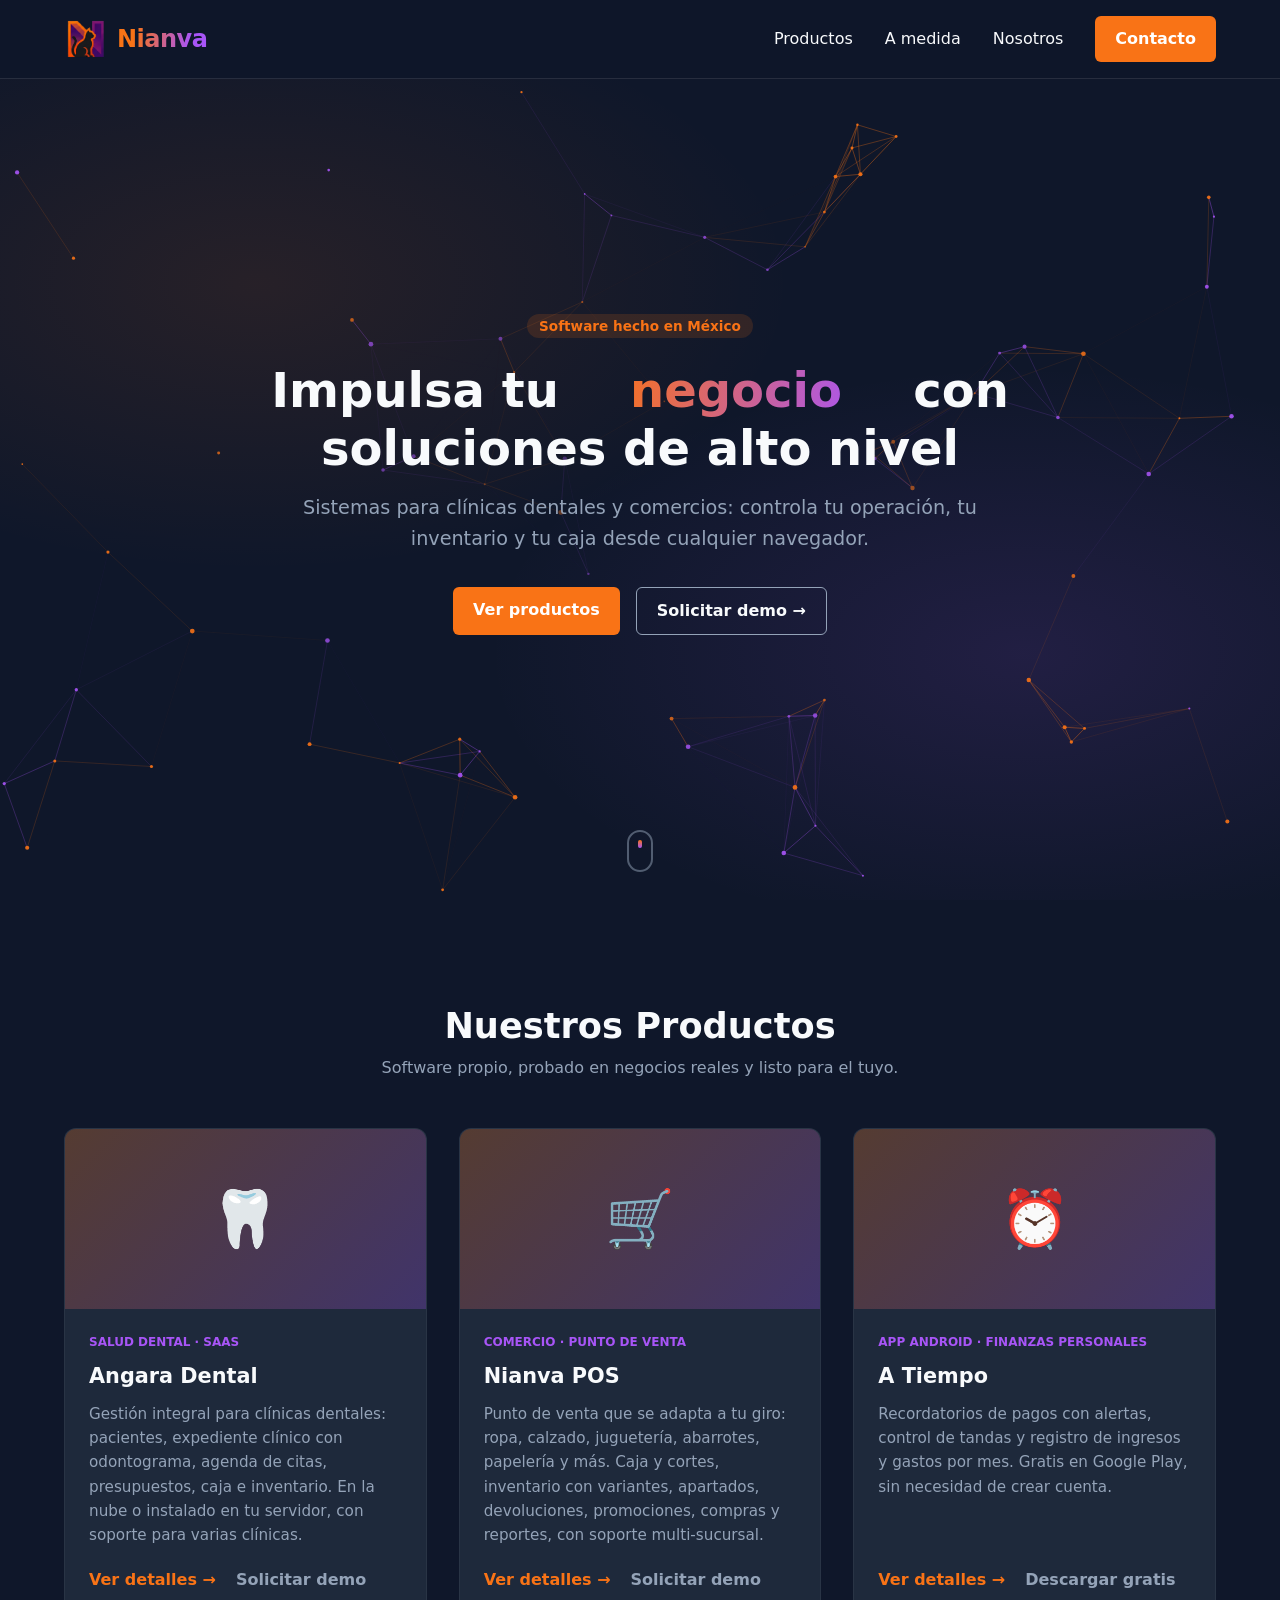
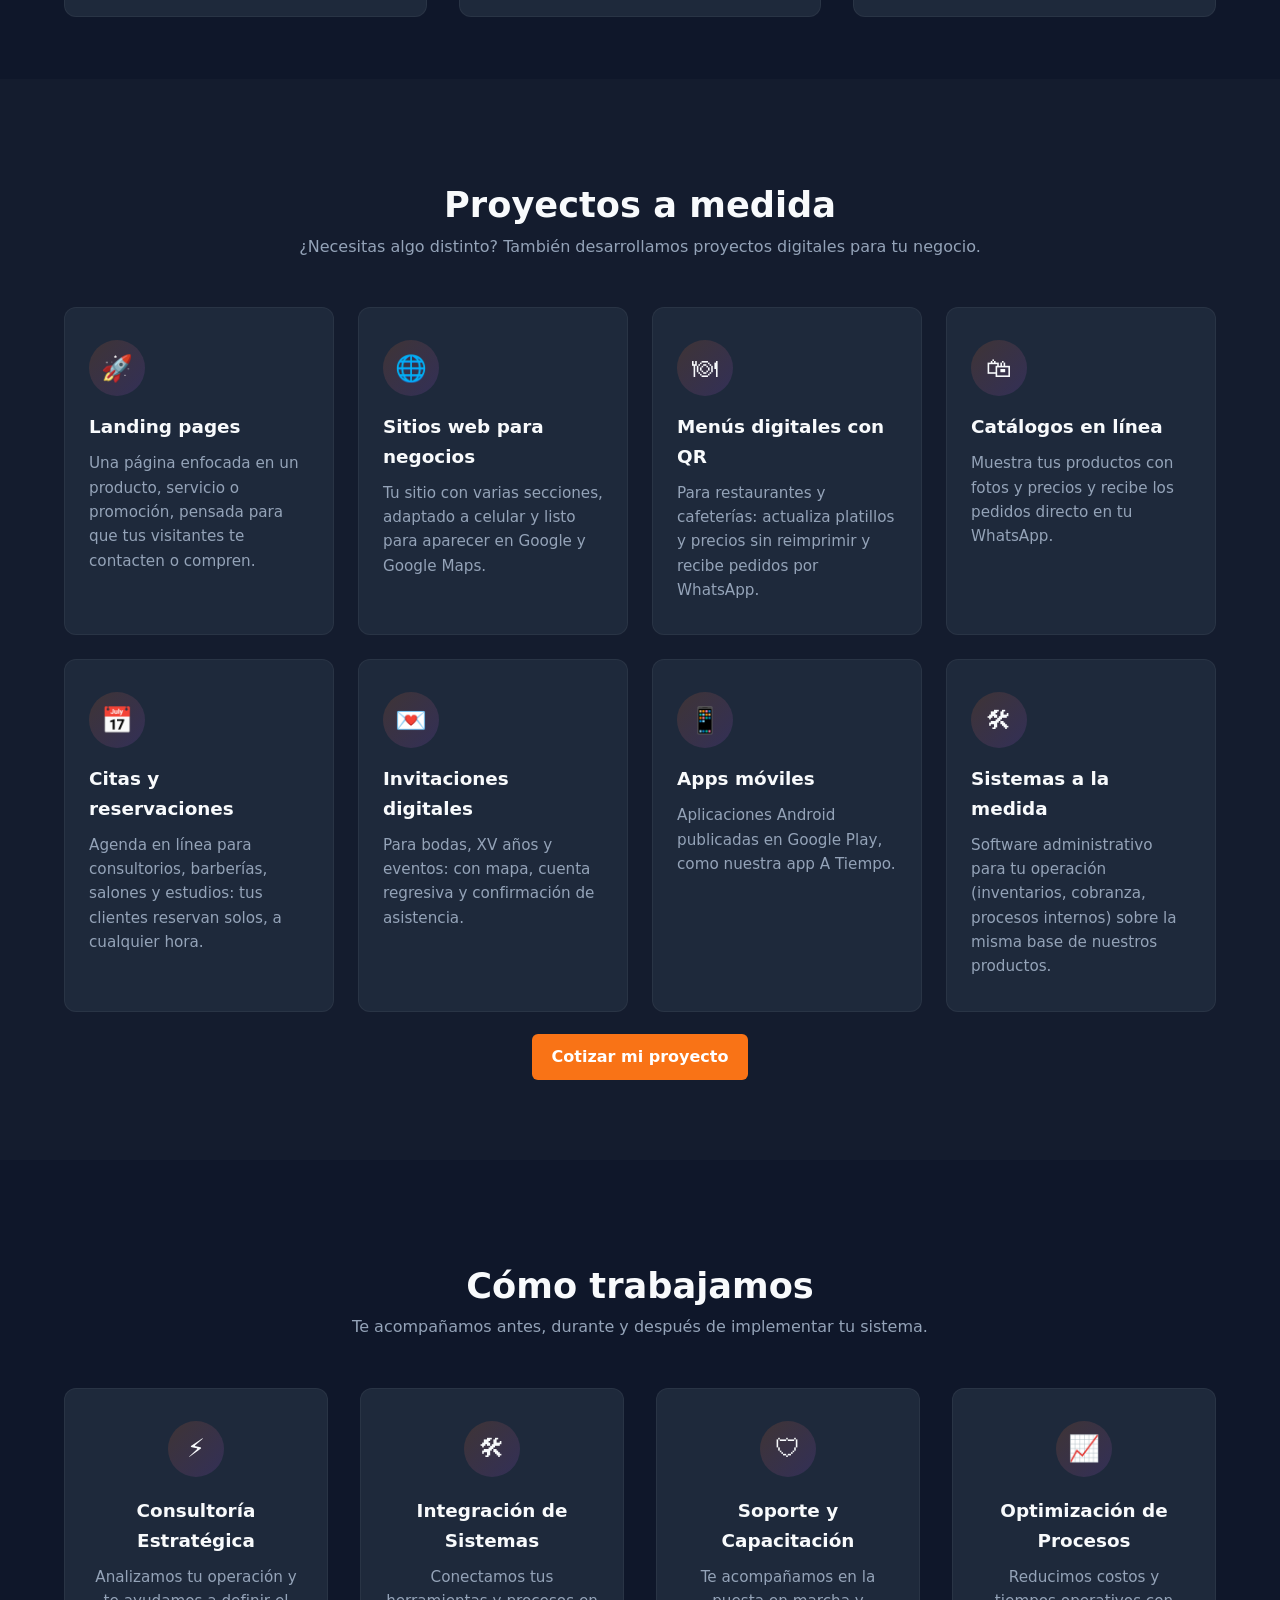
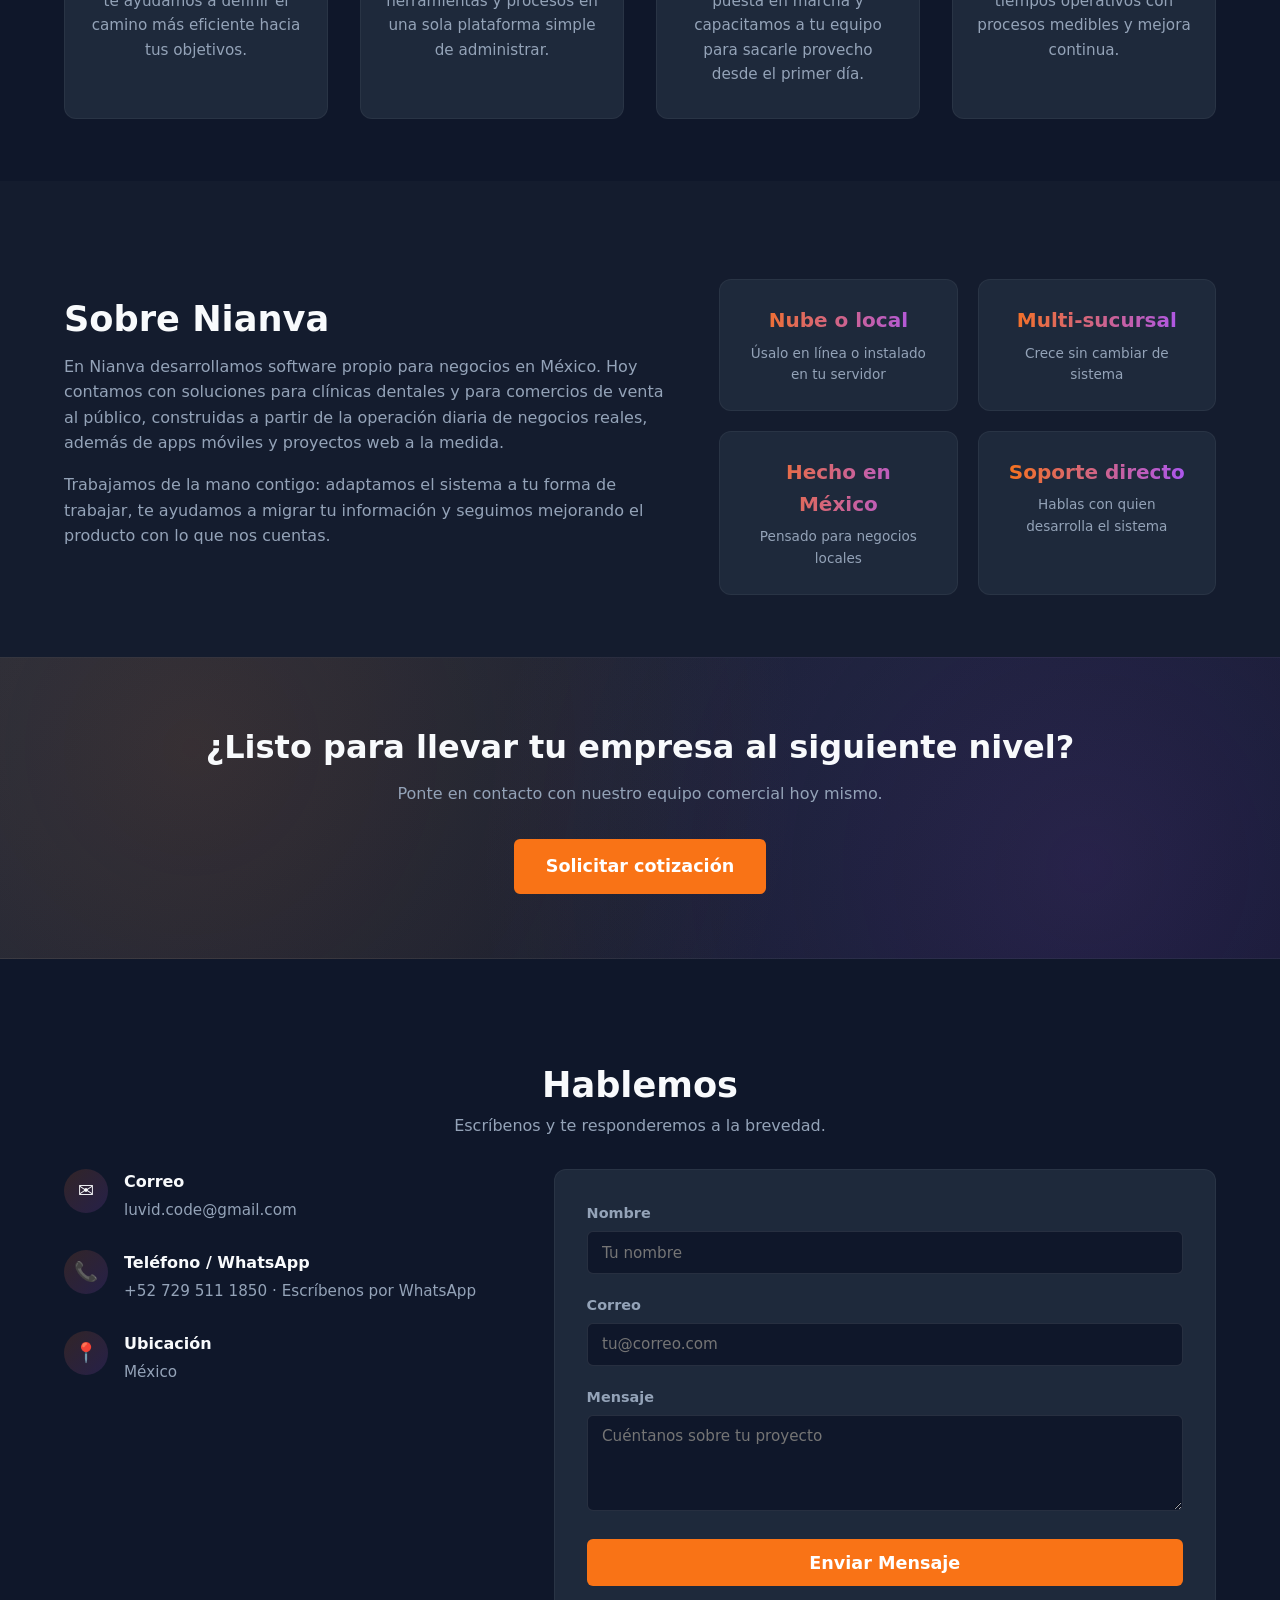
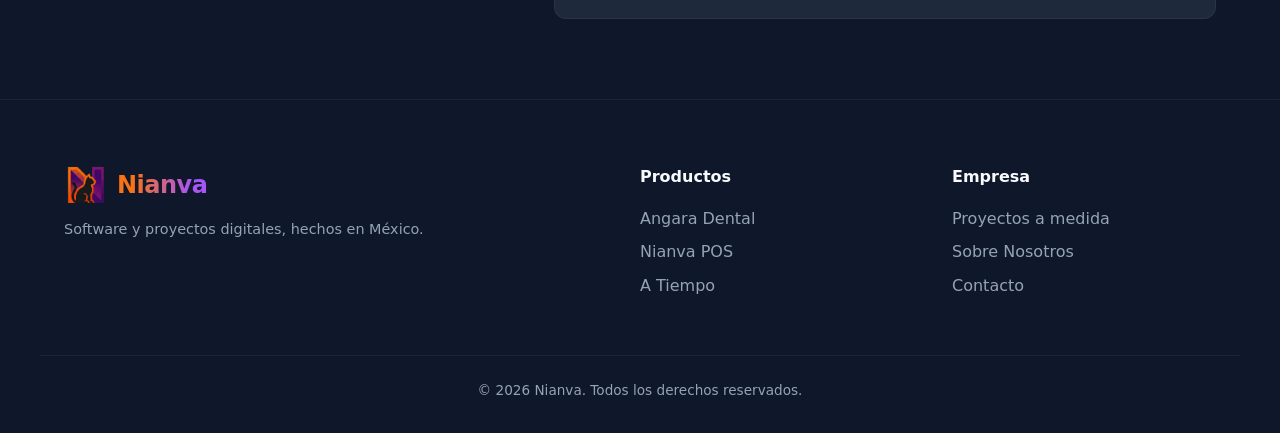
==== public/index.html @ 70925d22 "Formularios con backend propio (Worker + Resend) - Mueve el sitio estático a public/ y agrega wrangl" ====
<!DOCTYPE html>
<html lang="es">
<head>
  <meta charset="UTF-8">
  <meta name="viewport" content="width=device-width, initial-scale=1.0">
  <title>Nianva | Software para clínicas y comercios</title>
  <meta name="description" content="Nianva desarrolla software para negocios en México: Angara Dental para clínicas dentales y Nianva POS, punto de venta adaptable a tu giro.">
  <link rel="icon" href="assets/Logo_N_SF.webp" type="image/webp">
  <link rel="stylesheet" href="styles.css">
  <!-- Marca que hay JS antes del primer pintado, para que las animaciones de aparición no parpadeen -->
  <script>document.documentElement.classList.add('js');</script>
</head>
<body>

  <!-- Navegación estilo Cloudflare/Adobe -->
  <header class="navbar">
    <div class="container nav-container">
      <a href="#" class="brand" aria-label="Nianva, ir al inicio">
        <img src="assets/Logo_N_SF.webp" alt="" class="brand-logo">
        <span class="brand-name">Nianva</span>
      </a>

      <button class="nav-toggle" id="navToggle" aria-label="Abrir menú" aria-expanded="false" aria-controls="navLinks">
        <span></span><span></span><span></span>
      </button>

      <nav>
        <ul class="nav-links" id="navLinks">
          <li><a href="#productos">Productos</a></li>
          <li><a href="#a-medida">A medida</a></li>
          <li><a href="#nosotros">Nosotros</a></li>
          <li><a href="#contacto" class="btn btn-primary">Contacto</a></li>
        </ul>
      </nav>
    </div>
  </header>

  <!-- Hero Section estilo Cloudflare/Adobe -->
  <section class="hero">
    <!-- Fondo animado: red de partículas con los colores del logo (se dibuja desde script.js) -->
    <div class="hero-bg" aria-hidden="true">
      <canvas id="heroCanvas"></canvas>
    </div>

    <div class="container hero-content">
      <span class="badge reveal-load">Software hecho en México</span>
      <h1 class="reveal-load" aria-label="Impulsa tu negocio con soluciones de alto nivel">
        Impulsa tu <span class="rotator" data-words="negocio,clínica,tienda,restaurante,proyecto">negocio</span>
        con soluciones de alto nivel
      </h1>
      <p class="reveal-load">Sistemas para clínicas dentales y comercios: controla tu operación, tu inventario y tu caja
        desde cualquier navegador.</p>
      <div class="hero-actions reveal-load">
        <a href="#productos" class="btn btn-primary">Ver productos</a>
        <a href="#contacto" class="btn btn-secondary" data-cotizar data-titulo="Solicitar demo">Solicitar demo &rarr;</a>
      </div>
    </div>

    <a href="#productos" class="scroll-hint" aria-label="Ir a productos">
      <span></span>
    </a>
  </section>

  <!-- Catálogo de Productos estilo Adobe/Midu.dev Grid -->
  <section id="productos" class="products-section">
    <div class="container">
      <div class="section-title reveal">
        <h2>Nuestros Productos</h2>
        <p>Software propio, probado en negocios reales y listo para el tuyo.</p>
      </div>

      <div class="grid-products">
        <!-- Angara Dental: reemplaza .card-visual por <img> cuando tengas capturas reales -->
        <article class="card reveal">
          <div class="card-image card-visual" aria-hidden="true">&#129463;</div>
          <div class="card-body">
            <span class="card-tag">Salud dental &middot; SaaS</span>
            <h3>Angara Dental</h3>
            <p>Gestión integral para clínicas dentales: pacientes, expediente clínico con odontograma,
              agenda de citas, presupuestos, caja e inventario. En la nube o instalado en tu servidor,
              con soporte para varias clínicas.</p>
            <div class="card-actions">
              <a href="productos/angara-dental.html" class="card-link">Ver detalles &rarr;</a>
              <a href="#contacto" class="card-link-muted" data-cotizar="Angara Dental" data-titulo="Solicitar demo de Angara Dental">Solicitar demo</a>
            </div>
          </div>
        </article>

        <!-- Nianva POS -->
        <article class="card reveal">
          <div class="card-image card-visual" aria-hidden="true">&#128722;</div>
          <div class="card-body">
            <span class="card-tag">Comercio &middot; Punto de venta</span>
            <h3>Nianva POS</h3>
            <p>Punto de venta que se adapta a tu giro: ropa, calzado, juguetería, abarrotes, papelería
              y más. Caja y cortes, inventario con variantes, apartados, devoluciones, promociones,
              compras y reportes, con soporte multi-sucursal.</p>
            <div class="card-actions">
              <a href="productos/nianva-pos.html" class="card-link">Ver detalles &rarr;</a>
              <a href="#contacto" class="card-link-muted" data-cotizar="Nianva POS" data-titulo="Solicitar demo de Nianva POS">Solicitar demo</a>
            </div>
          </div>
        </article>

        <!-- A Tiempo -->
        <article class="card reveal">
          <div class="card-image card-visual" aria-hidden="true">&#9200;</div>
          <div class="card-body">
            <span class="card-tag">App Android &middot; Finanzas personales</span>
            <h3>A Tiempo</h3>
            <p>Recordatorios de pagos con alertas, control de tandas y registro de ingresos y gastos
              por mes. Gratis en Google Play, sin necesidad de crear cuenta.</p>
            <div class="card-actions">
              <a href="productos/a-tiempo.html" class="card-link">Ver detalles &rarr;</a>
              <a href="https://play.google.com/store/apps/details?id=com.luvidcode.atiempo" class="card-link-muted" target="_blank" rel="noopener">Descargar gratis</a>
            </div>
          </div>
        </article>
      </div>
    </div>
  </section>

  <!-- Proyectos a medida -->
  <section id="a-medida" class="solutions-section">
    <div class="container">
      <div class="section-title reveal">
        <h2>Proyectos a medida</h2>
        <p>¿Necesitas algo distinto? También desarrollamos proyectos digitales para tu negocio.</p>
      </div>

      <div class="grid-modules grid-services">
        <article class="solution-card module-card reveal">
          <div class="solution-icon">&#128640;</div>
          <h3>Landing pages</h3>
          <p>Una página enfocada en un producto, servicio o promoción, pensada para que tus visitantes te contacten o compren.</p>
        </article>

        <article class="solution-card module-card reveal">
          <div class="solution-icon">&#127760;</div>
          <h3>Sitios web para negocios</h3>
          <p>Tu sitio con varias secciones, adaptado a celular y listo para aparecer en Google y Google Maps.</p>
        </article>

        <article class="solution-card module-card reveal">
          <div class="solution-icon">&#127869;</div>
          <h3>Menús digitales con QR</h3>
          <p>Para restaurantes y cafeterías: actualiza platillos y precios sin reimprimir y recibe pedidos por WhatsApp.</p>
        </article>

        <article class="solution-card module-card reveal">
          <div class="solution-icon">&#128717;</div>
          <h3>Catálogos en línea</h3>
          <p>Muestra tus productos con fotos y precios y recibe los pedidos directo en tu WhatsApp.</p>
        </article>

        <article class="solution-card module-card reveal">
          <div class="solution-icon">&#128197;</div>
          <h3>Citas y reservaciones</h3>
          <p>Agenda en línea para consultorios, barberías, salones y estudios: tus clientes reservan solos, a cualquier hora.</p>
        </article>

        <article class="solution-card module-card reveal">
          <div class="solution-icon">&#128140;</div>
          <h3>Invitaciones digitales</h3>
          <p>Para bodas, XV años y eventos: con mapa, cuenta regresiva y confirmación de asistencia.</p>
        </article>

        <article class="solution-card module-card reveal">
          <div class="solution-icon">&#128241;</div>
          <h3>Apps móviles</h3>
          <p>Aplicaciones Android publicadas en Google Play, como nuestra app A Tiempo.</p>
        </article>

        <article class="solution-card module-card reveal">
          <div class="solution-icon">&#128736;</div>
          <h3>Sistemas a la medida</h3>
          <p>Software administrativo para tu operación (inventarios, cobranza, procesos internos) sobre la misma base de nuestros productos.</p>
        </article>
      </div>

      <div class="section-cta">
        <a href="#contacto" class="btn btn-primary" data-cotizar="Proyecto a medida" data-titulo="Cotizar proyecto a medida">Cotizar mi proyecto</a>
      </div>
    </div>
  </section>

  <!-- Cómo trabajamos -->
  <section id="soluciones" class="about-section">
    <div class="container">
      <div class="section-title reveal">
        <h2>Cómo trabajamos</h2>
        <p>Te acompañamos antes, durante y después de implementar tu sistema.</p>
      </div>

      <div class="grid-solutions">
        <article class="solution-card reveal">
          <div class="solution-icon">&#9889;</div>
          <h3>Consultoría Estratégica</h3>
          <p>Analizamos tu operación y te ayudamos a definir el camino más eficiente hacia tus objetivos.</p>
        </article>

        <article class="solution-card reveal">
          <div class="solution-icon">&#128736;</div>
          <h3>Integración de Sistemas</h3>
          <p>Conectamos tus herramientas y procesos en una sola plataforma simple de administrar.</p>
        </article>

        <article class="solution-card reveal">
          <div class="solution-icon">&#128737;</div>
          <h3>Soporte y Capacitación</h3>
          <p>Te acompañamos en la puesta en marcha y capacitamos a tu equipo para sacarle provecho desde el primer día.</p>
        </article>

        <article class="solution-card reveal">
          <div class="solution-icon">&#128200;</div>
          <h3>Optimización de Procesos</h3>
          <p>Reducimos costos y tiempos operativos con procesos medibles y mejora continua.</p>
        </article>
      </div>
    </div>
  </section>

  <!-- Nosotros estilo Adobe (texto + estadísticas) -->
  <section id="nosotros" class="about-section alt-bg">
    <div class="container about-grid">
      <div class="about-text">
        <div class="section-title about-title reveal">
          <h2>Sobre Nianva</h2>
        </div>
        <p>
          En Nianva desarrollamos software propio para negocios en México. Hoy contamos con
          soluciones para clínicas dentales y para comercios de venta al público, construidas a
          partir de la operación diaria de negocios reales, además de apps móviles y proyectos
          web a la medida.
        </p>
        <p>
          Trabajamos de la mano contigo: adaptamos el sistema a tu forma de trabajar, te ayudamos
          a migrar tu información y seguimos mejorando el producto con lo que nos cuentas.
        </p>
      </div>

      <div class="about-stats">
        <div class="stat-card reveal">
          <span class="stat-number">Nube o local</span>
          <span class="stat-label">Úsalo en línea o instalado en tu servidor</span>
        </div>
        <div class="stat-card reveal">
          <span class="stat-number">Multi-sucursal</span>
          <span class="stat-label">Crece sin cambiar de sistema</span>
        </div>
        <div class="stat-card reveal">
          <span class="stat-number">Hecho en México</span>
          <span class="stat-label">Pensado para negocios locales</span>
        </div>
        <div class="stat-card reveal">
          <span class="stat-number">Soporte directo</span>
          <span class="stat-label">Hablas con quien desarrolla el sistema</span>
        </div>
      </div>
    </div>
  </section>

  <!-- Banner CTA estilo Cloudflare -->
  <section class="cta-banner">
    <div class="container cta-content">
      <h2>¿Listo para llevar tu empresa al siguiente nivel?</h2>
      <p>Ponte en contacto con nuestro equipo comercial hoy mismo.</p>
      <a href="#contacto" class="btn btn-primary btn-large" data-cotizar>Solicitar cotización</a>
    </div>
  </section>

  <!-- Contacto -->
  <section id="contacto" class="contact-section">
    <div class="container">
      <div class="section-title reveal">
        <h2>Hablemos</h2>
        <p>Escríbenos y te responderemos a la brevedad.</p>
      </div>

      <div class="contact-grid">
        <div class="contact-info">
          <div class="contact-item">
            <span class="contact-icon">&#9993;</span>
            <div>
              <h4>Correo</h4>
              <p><a href="mailto:luvid.code@gmail.com">luvid.code@gmail.com</a></p>
            </div>
          </div>
          <div class="contact-item">
            <span class="contact-icon">&#128222;</span>
            <div>
              <h4>Teléfono / WhatsApp</h4>
              <p>
                <a href="tel:+527295111850">+52 729 511 1850</a> &middot;
                <a href="https://wa.me/527295111850" target="_blank" rel="noopener">Escríbenos por WhatsApp</a>
              </p>
            </div>
          </div>
          <div class="contact-item">
            <span class="contact-icon">&#128205;</span>
            <div>
              <h4>Ubicación</h4>
              <p>México</p>
            </div>
          </div>
        </div>

        <form class="contact-form" id="contactForm" data-origen="contacto" novalidate>
          <div class="form-group">
            <label for="name">Nombre</label>
            <input type="text" id="name" name="nombre" placeholder="Tu nombre" autocomplete="name" maxlength="100" required>
          </div>
          <div class="form-group">
            <label for="email">Correo</label>
            <input type="email" id="email" name="correo" placeholder="tu@correo.com" autocomplete="email" maxlength="200" required>
          </div>
          <div class="form-group">
            <label for="message">Mensaje</label>
            <textarea id="message" name="mensaje" rows="4" placeholder="Cuéntanos sobre tu proyecto" maxlength="3000" required></textarea>
          </div>
          <div class="form-trampa" aria-hidden="true">
            <label for="website">No llenar este campo</label>
            <input type="text" id="website" name="website" tabindex="-1" autocomplete="off">
          </div>
          <button type="submit" class="btn btn-primary btn-large form-submit">Enviar Mensaje</button>
          <p class="form-success" id="formSuccess" role="status">¡Gracias! Tu mensaje fue recibido, te contactaremos pronto.</p>
          <p class="form-error" role="alert" hidden></p>
        </form>
      </div>
    </div>
  </section>

  <!-- Footer estilo Adobe -->
  <footer class="footer">
    <div class="container footer-grid">
      <div class="footer-col">
        <a href="#" class="brand" aria-label="Nianva, ir al inicio">
          <img src="assets/Logo_N_SF.webp" alt="" class="brand-logo">
          <span class="brand-name">Nianva</span>
        </a>
        <p>Software y proyectos digitales, hechos en México.</p>
      </div>
      <div class="footer-col">
        <h4>Productos</h4>
        <ul>
          <li><a href="productos/angara-dental.html">Angara Dental</a></li>
          <li><a href="productos/nianva-pos.html">Nianva POS</a></li>
          <li><a href="productos/a-tiempo.html">A Tiempo</a></li>
        </ul>
      </div>
      <div class="footer-col">
        <h4>Empresa</h4>
        <ul>
          <li><a href="#a-medida">Proyectos a medida</a></li>
          <li><a href="#nosotros">Sobre Nosotros</a></li>
          <li><a href="#contacto">Contacto</a></li>
        </ul>
      </div>
    </div>
    <div class="container footer-bottom">
      <p>&copy; <span id="anio"></span> Nianva. Todos los derechos reservados.</p>
    </div>
  </footer>

  <script src="script.js"></script>
</body>
</html>
---- public/styles.css ----
/* ==========================================================================
   VARIABLES DE ESTILO (Modifica aquí colores, fuentes y radios)
   ========================================================================== */
:root {
  --bg-primary: #0f172a;       /* Fondo oscuro estilo Midu.dev */
  --bg-card: #1e293b;          /* Fondo tarjetas */
  --text-main: #f8fafc;        /* Texto principal */
  --text-muted: #94a3b8;       /* Texto secundario */

  --accent-color: #f97316;     /* Naranja: tomado del trazo izquierdo del logo */
  --accent-hover: #ea580c;
  --brand-purple: #a855f7;     /* Morado: tomado del trazo derecho del logo */
  --brand-purple-dark: #7c3aed;

  --font-family: system-ui, -apple-system, BlinkMacSystemFont, 'Segoe UI', Roboto, sans-serif;
  --radius-sm: 6px;
  --radius-lg: 12px;
  --transition: all 0.25s ease-in-out;
}

/* ==========================================================================
   ESTILOS GENERALES
   ========================================================================== */
* {
  margin: 0;
  padding: 0;
  box-sizing: border-box;
}

html {
  scroll-behavior: smooth;
}

body {
  font-family: var(--font-family);
  background-color: var(--bg-primary);
  color: var(--text-main);
  line-height: 1.6;
}

/* Evita que el navbar sticky tape el título al navegar por anclas */
section[id] {
  scroll-margin-top: 80px;
}

.container {
  max-width: 1200px;
  margin: 0 auto;
  padding: 0 1.5rem;
}

a {
  color: inherit;
  text-decoration: none;
}

/* Foco visible para navegación con teclado */
a:focus-visible,
button:focus-visible,
summary:focus-visible {
  outline: 2px solid var(--brand-purple);
  outline-offset: 3px;
  border-radius: var(--radius-sm);
}

img {
  max-width: 100%;
}

/* Botones estilo Cloudflare/Adobe */
.btn {
  display: inline-block;
  padding: 0.65rem 1.25rem;
  font-weight: 600;
  border-radius: var(--radius-sm);
  transition: var(--transition);
  cursor: pointer;
  border: none;
  font-family: inherit;
  font-size: 1rem;
}

.btn-primary {
  background-color: var(--accent-color);
  color: #fff;
}

.btn-primary:hover {
  background-color: var(--accent-hover);
}

.btn-secondary {
  background-color: transparent;
  color: var(--text-main);
  border: 1px solid var(--text-muted);
}

.btn-secondary:hover {
  border-color: var(--text-main);
  background-color: rgba(255, 255, 255, 0.05);
}

.btn-large {
  padding: 0.85rem 2rem;
  font-size: 1.1rem;
}

.btn:disabled {
  opacity: 0.6;
  cursor: not-allowed;
}

/* ==========================================================================
   NAVBAR
   ========================================================================== */
.navbar {
  border-bottom: 1px solid rgba(255, 255, 255, 0.1);
  padding: 1rem 0;
  position: sticky;
  top: 0;
  background-color: rgba(15, 23, 42, 0.9);
  backdrop-filter: blur(8px);
  z-index: 100;
}

.nav-container {
  display: flex;
  justify-content: space-between;
  align-items: center;
}

/* Marca: logo + nombre en armonía con los colores del isotipo (naranja > morado) */
.brand {
  display: flex;
  align-items: center;
  gap: 0.6rem;
}

.brand-logo {
  height: 42px;
  width: auto;
  display: block;
}

.brand-name {
  font-size: 1.5rem;
  font-weight: 800;
  letter-spacing: -0.02em;
  background: linear-gradient(100deg, var(--accent-color) 20%, var(--brand-purple) 80%);
  -webkit-background-clip: text;
  background-clip: text;
  -webkit-text-fill-color: transparent;
}

.nav-links {
  display: flex;
  list-style: none;
  align-items: center;
  gap: 2rem;
}

.nav-links a:hover {
  color: var(--accent-color);
}

/* Botón hamburguesa (solo visible en móvil) */
.nav-toggle {
  display: none;
  flex-direction: column;
  justify-content: center;
  gap: 5px;
  width: 32px;
  height: 32px;
  background: transparent;
  border: none;
  cursor: pointer;
  padding: 0;
}

.nav-toggle span {
  display: block;
  height: 2px;
  width: 100%;
  background-color: var(--text-main);
  border-radius: 2px;
  transition: var(--transition);
}

.nav-toggle[aria-expanded="true"] span:nth-child(1) {
  transform: translateY(7px) rotate(45deg);
}

.nav-toggle[aria-expanded="true"] span:nth-child(2) {
  opacity: 0;
}

.nav-toggle[aria-expanded="true"] span:nth-child(3) {
  transform: translateY(-7px) rotate(-45deg);
}

/* ==========================================================================
   HERO SECTION
   ========================================================================== */
.hero {
  padding: 4rem 0 6rem;
  text-align: center;
}

.hero-content {
  max-width: 800px;
}

.badge {
  background-color: rgba(249, 115, 22, 0.15);
  color: var(--accent-color);
  padding: 0.25rem 0.75rem;
  border-radius: 20px;
  font-size: 0.85rem;
  font-weight: 600;
}

.hero h1 {
  font-size: 3rem;
  margin: 1.5rem 0 1rem;
  line-height: 1.2;
}

.hero p {
  color: var(--text-muted);
  font-size: 1.2rem;
  margin-bottom: 2rem;
}

.hero-actions {
  display: flex;
  flex-wrap: wrap;
  justify-content: center;
  gap: 1rem;
}

/* ==========================================================================
   HERO ANIMADO (aurora + cuadrícula + palabra rotativa)
   ========================================================================== */
/* El hero ocupa el alto de la pantalla menos el navbar, para que la atención no se reparta
   con la siguiente sección. --nav-h coincide con la altura real del navbar (logo + padding + borde). */
:root {
  --nav-h: 75px;
}

.hero {
  position: relative;
  overflow: hidden;
  isolation: isolate;
  min-height: calc(100vh - var(--nav-h));
  min-height: calc(100svh - var(--nav-h));
  display: flex;
  align-items: center;
  /* Halo de marca muy suave debajo de las partículas */
  background:
    radial-gradient(ellipse 60% 50% at 20% 25%, rgba(249, 115, 22, 0.10), transparent 70%),
    radial-gradient(ellipse 60% 50% at 80% 70%, rgba(168, 85, 247, 0.12), transparent 70%);
}

.hero-content {
  position: relative;
  z-index: 1;
  width: 100%;
}

.hero-bg {
  position: absolute;
  inset: 0;
  z-index: 0;
}

.hero-bg canvas {
  display: block;
  width: 100%;
  height: 100%;
  /* Las partículas se atenúan detrás del texto para no restarle legibilidad */
  -webkit-mask-image: radial-gradient(ellipse 42% 38% at 50% 48%, rgba(0, 0, 0, 0.25), #000 100%);
  mask-image: radial-gradient(ellipse 42% 38% at 50% 48%, rgba(0, 0, 0, 0.25), #000 100%);
}

/* Indicador para bajar a la siguiente sección */
.scroll-hint {
  position: absolute;
  left: 50%;
  bottom: 1.75rem;
  z-index: 1;
  width: 26px;
  height: 42px;
  margin-left: -13px;
  border: 2px solid rgba(148, 163, 184, 0.5);
  border-radius: 14px;
  transition: var(--transition);
}

.scroll-hint span {
  position: absolute;
  top: 8px;
  left: 50%;
  width: 4px;
  height: 8px;
  margin-left: -2px;
  border-radius: 2px;
  background: linear-gradient(var(--accent-color), var(--brand-purple));
  animation: scroll-dot 1.8s ease-in-out infinite;
}

.scroll-hint:hover {
  border-color: var(--text-main);
}

@keyframes scroll-dot {
  0%   { opacity: 0; transform: translateY(0); }
  30%  { opacity: 1; }
  100% { opacity: 0; transform: translateY(14px); }
}

/* Palabra rotativa del título (el ancho fijo lo calcula script.js con la palabra más larga) */
.rotator {
  display: inline-block;
  text-align: center;
  background: linear-gradient(100deg, var(--accent-color) 10%, var(--brand-purple) 90%);
  -webkit-background-clip: text;
  background-clip: text;
  -webkit-text-fill-color: transparent;
  transition: opacity 0.35s ease, transform 0.35s ease;
}

.rotator.is-out {
  opacity: 0;
  transform: translateY(-0.35em);
}

.rotator.is-in {
  opacity: 0;
  transform: translateY(0.35em);
  transition: none;
}

/* Entrada escalonada del hero al cargar */
.reveal-load {
  animation: fade-up 0.7s ease-out both;
}

.hero-content .reveal-load:nth-child(2) { animation-delay: 0.1s; }
.hero-content .reveal-load:nth-child(3) { animation-delay: 0.2s; }
.hero-content .reveal-load:nth-child(4) { animation-delay: 0.3s; }

@keyframes fade-up {
  from { opacity: 0; translate: 0 18px; }
  to   { opacity: 1; translate: none; }
}

/* Aparición al hacer scroll: solo se oculta si hay JS (clase .js en <html>).
   Usa la propiedad translate para no pisar el transform del hover de las tarjetas. */
.js .reveal {
  opacity: 0;
  translate: 0 18px;
  transition: opacity 0.6s ease, translate 0.6s ease,
              transform 0.25s ease-in-out, border-color 0.25s ease-in-out, box-shadow 0.25s ease-in-out;
}

.js .reveal.is-visible {
  opacity: 1;
  translate: none;
}

/* ==========================================================================
   PRODUCT GRID (Midu.dev / Adobe Cards)
   ========================================================================== */
.products-section {
  padding: 5rem 0;
}

.section-title {
  text-align: center;
  margin-bottom: 3rem;
}

.section-title h2 {
  font-size: 2.2rem;
}

.section-title p {
  color: var(--text-muted);
}

.grid-products {
  display: grid;
  grid-template-columns: repeat(auto-fit, minmax(min(300px, 100%), 1fr));
  gap: 2rem;
}

.card {
  display: flex;
  flex-direction: column;
}

.card-body {
  flex: 1;
  display: flex;
  flex-direction: column;
}

/* Las acciones quedan alineadas abajo aunque las descripciones tengan distinto largo */
.card-body .card-actions {
  margin-top: auto;
}

.section-cta {
  text-align: center;
  margin-top: 2.5rem;
}

.alt-bg {
  background-color: rgba(255, 255, 255, 0.02);
}

.card {
  background-color: var(--bg-card);
  border-radius: var(--radius-lg);
  overflow: hidden;
  border: 1px solid rgba(255, 255, 255, 0.05);
  transition: var(--transition);
}

.card:hover {
  transform: translateY(-5px);
  border-color: var(--brand-purple);
  box-shadow: 0 10px 30px rgba(0, 0, 0, 0.5);
}

.card-image {
  height: 180px;
  background-color: #334155;
  display: flex;
  align-items: center;
  justify-content: center;
  color: var(--text-muted);
}

/* Visual de producto con los colores del logo (en lugar de captura) */
.card-visual {
  font-size: 3.5rem;
  background: linear-gradient(135deg, rgba(249, 115, 22, 0.25), rgba(168, 85, 247, 0.25));
}

.card-body {
  padding: 1.5rem;
}

.card-tag {
  font-size: 0.75rem;
  color: var(--brand-purple);
  font-weight: 700;
  text-transform: uppercase;
}

.card-body h3 {
  margin: 0.5rem 0;
  font-size: 1.3rem;
}

.card-body p {
  color: var(--text-muted);
  font-size: 0.95rem;
  margin-bottom: 1.2rem;
}

.card-link {
  color: var(--accent-color);
  font-weight: 600;
}

.card-actions {
  display: flex;
  flex-wrap: wrap;
  align-items: center;
  gap: 1.25rem;
}

.card-link-muted {
  color: var(--text-muted);
  font-weight: 600;
  transition: var(--transition);
}

.card-link-muted:hover {
  color: var(--text-main);
}

/* ==========================================================================
   SOLUCIONES (grid de servicios con icono)
   ========================================================================== */
.solutions-section {
  padding: 5rem 0;
  background-color: rgba(255, 255, 255, 0.02);
}

.grid-solutions {
  display: grid;
  grid-template-columns: repeat(auto-fit, minmax(min(240px, 100%), 1fr));
  gap: 2rem;
}

.solution-card {
  padding: 2rem 1.5rem;
  background-color: var(--bg-card);
  border-radius: var(--radius-lg);
  border: 1px solid rgba(255, 255, 255, 0.05);
  text-align: center;
  transition: var(--transition);
}

.solution-card:hover {
  border-color: var(--accent-color);
  transform: translateY(-5px);
}

.solution-icon {
  width: 56px;
  height: 56px;
  margin: 0 auto 1.2rem;
  display: flex;
  align-items: center;
  justify-content: center;
  font-size: 1.6rem;
  border-radius: 50%;
  background: linear-gradient(135deg, rgba(249, 115, 22, 0.15), rgba(168, 85, 247, 0.15));
}

.solution-card h3 {
  margin-bottom: 0.6rem;
  font-size: 1.15rem;
}

.solution-card p {
  color: var(--text-muted);
  font-size: 0.95rem;
}

/* ==========================================================================
   NOSOTROS (texto + estadísticas)
   ========================================================================== */
.about-section {
  padding: 5rem 0;
}

.about-grid {
  display: grid;
  grid-template-columns: 1.1fr 0.9fr;
  gap: 3rem;
  align-items: center;
}

.about-title {
  text-align: left;
  margin-bottom: 1.5rem;
}

.about-text p {
  color: var(--text-muted);
  margin-bottom: 1rem;
}

.about-stats {
  display: grid;
  grid-template-columns: 1fr 1fr;
  gap: 1.25rem;
}

.stat-card {
  background-color: var(--bg-card);
  border: 1px solid rgba(255, 255, 255, 0.05);
  border-radius: var(--radius-lg);
  padding: 1.5rem;
  text-align: center;
}

.stat-number {
  display: block;
  font-size: 1.25rem;
  font-weight: 800;
  background: linear-gradient(100deg, var(--accent-color), var(--brand-purple));
  -webkit-background-clip: text;
  background-clip: text;
  -webkit-text-fill-color: transparent;
}

.stat-label {
  display: block;
  color: var(--text-muted);
  font-size: 0.85rem;
  margin-top: 0.4rem;
}

/* ==========================================================================
   CTA BANNER
   ========================================================================== */
.cta-banner {
  background:
    radial-gradient(circle at 15% 30%, rgba(249, 115, 22, 0.12), transparent 55%),
    radial-gradient(circle at 85% 70%, rgba(168, 85, 247, 0.14), transparent 55%),
    linear-gradient(135deg, #1e293b 0%, #0f172a 100%);
  border-top: 1px solid rgba(255, 255, 255, 0.05);
  border-bottom: 1px solid rgba(255, 255, 255, 0.05);
  padding: 4rem 0;
  text-align: center;
}

.cta-content h2 {
  font-size: 2rem;
  margin-bottom: 0.5rem;
}

.cta-content p {
  color: var(--text-muted);
  margin-bottom: 2rem;
}

/* ==========================================================================
   CONTACTO
   ========================================================================== */
.contact-section {
  padding: 5rem 0;
}

.contact-grid {
  display: grid;
  grid-template-columns: 0.8fr 1.2fr;
  gap: 3rem;
}

.contact-info {
  display: flex;
  flex-direction: column;
  gap: 1.75rem;
}

.contact-item {
  display: flex;
  align-items: flex-start;
  gap: 1rem;
}

.contact-icon {
  width: 44px;
  height: 44px;
  flex-shrink: 0;
  display: flex;
  align-items: center;
  justify-content: center;
  font-size: 1.2rem;
  border-radius: 50%;
  background: linear-gradient(135deg, rgba(249, 115, 22, 0.15), rgba(168, 85, 247, 0.15));
}

.contact-item h4 {
  font-size: 1rem;
  margin-bottom: 0.2rem;
}

.contact-item p {
  color: var(--text-muted);
  font-size: 0.95rem;
}

.contact-item a:hover {
  color: var(--accent-color);
}

.contact-form {
  background-color: var(--bg-card);
  border: 1px solid rgba(255, 255, 255, 0.05);
  border-radius: var(--radius-lg);
  padding: 2rem;
}

.form-group {
  margin-bottom: 1.25rem;
}

.form-group label {
  display: block;
  font-size: 0.9rem;
  font-weight: 600;
  margin-bottom: 0.4rem;
  color: var(--text-muted);
}

.form-group input,
.form-group select,
.form-group textarea {
  width: 100%;
  padding: 0.7rem 0.9rem;
  background-color: var(--bg-primary);
  border: 1px solid rgba(255, 255, 255, 0.1);
  border-radius: var(--radius-sm);
  color: var(--text-main);
  font-family: inherit;
  font-size: 0.95rem;
  resize: vertical;
  transition: var(--transition);
}

.form-group input:focus,
.form-group select:focus,
.form-group textarea:focus {
  outline: none;
  border-color: var(--brand-purple);
  box-shadow: 0 0 0 3px rgba(168, 85, 247, 0.25);
}

.form-group .optional {
  font-weight: 400;
  opacity: 0.8;
}

.form-row {
  display: grid;
  grid-template-columns: 1fr 1fr;
  gap: 1rem;
}

.form-submit {
  width: 100%;
}

.form-success {
  display: none;
  margin-top: 1rem;
  color: var(--accent-color);
  font-size: 0.9rem;
  text-align: center;
}

.form-success.visible {
  display: block;
}

.form-error {
  margin-top: 1rem;
  padding: 0.75rem 1rem;
  border: 1px solid rgba(248, 113, 113, 0.35);
  border-radius: var(--radius-sm);
  background-color: rgba(248, 113, 113, 0.1);
  color: #fca5a5;
  font-size: 0.9rem;
  text-align: center;
}

.form-error a {
  color: var(--text-main);
  font-weight: 600;
  text-decoration: underline;
}

/* Campo trampa anti-spam: invisible para personas, los bots lo llenan */
.form-trampa {
  position: absolute;
  left: -10000px;
  width: 1px;
  height: 1px;
  overflow: hidden;
}

/* ==========================================================================
   FOOTER
   ========================================================================== */
.footer {
  padding: 4rem 0 2rem;
  border-top: 1px solid rgba(255, 255, 255, 0.05);
}

.footer-grid {
  display: grid;
  grid-template-columns: 2fr 1fr 1fr;
  gap: 3rem;
  margin-bottom: 3rem;
}

.footer-col .brand {
  margin-bottom: 0.75rem;
}

.footer-col p {
  color: var(--text-muted);
  font-size: 0.9rem;
}

.footer-col h4 {
  margin-bottom: 1rem;
}

.footer-col ul {
  list-style: none;
}

.footer-col li {
  margin-bottom: 0.5rem;
}

.footer-col a {
  color: var(--text-muted);
  transition: var(--transition);
}

.footer-col a:hover {
  color: var(--text-main);
}

.footer-bottom {
  text-align: center;
  color: var(--text-muted);
  font-size: 0.85rem;
  border-top: 1px solid rgba(255, 255, 255, 0.05);
  padding-top: 1.5rem;
}

/* ==========================================================================
   DETALLE DE PRODUCTO (productos/*.html)
   ========================================================================== */
.product-hero {
  padding: 4rem 0 3rem;
}

.breadcrumb {
  font-size: 0.9rem;
  color: var(--text-muted);
  margin-bottom: 2rem;
}

.breadcrumb a:hover {
  color: var(--accent-color);
}

.product-header {
  display: flex;
  align-items: center;
  gap: 2rem;
}

.product-icon {
  width: 120px;
  height: 120px;
  flex-shrink: 0;
  display: flex;
  align-items: center;
  justify-content: center;
  font-size: 3.5rem;
  border-radius: var(--radius-lg);
  background: linear-gradient(135deg, rgba(249, 115, 22, 0.25), rgba(168, 85, 247, 0.25));
}

.product-header h1 {
  font-size: 2.6rem;
  line-height: 1.2;
  margin-bottom: 0.5rem;
}

.product-badges {
  display: flex;
  flex-wrap: wrap;
  gap: 0.5rem;
  margin-bottom: 0.75rem;
}

.badge-purple {
  background-color: rgba(168, 85, 247, 0.15);
  color: var(--brand-purple);
}

.product-tagline {
  color: var(--text-muted);
  font-size: 1.15rem;
  max-width: 680px;
}

.product-hero .hero-actions {
  justify-content: flex-start;
  margin-top: 2rem;
}

.product-section {
  padding: 4rem 0;
}

.product-section.alt {
  background-color: rgba(255, 255, 255, 0.02);
}

/* Ficha técnica */
.spec-table {
  max-width: 860px;
  margin: 0 auto;
  background-color: var(--bg-card);
  border: 1px solid rgba(255, 255, 255, 0.05);
  border-radius: var(--radius-lg);
  overflow: hidden;
}

.spec-row {
  display: grid;
  grid-template-columns: 220px 1fr;
  gap: 1.5rem;
  padding: 1rem 1.5rem;
  border-bottom: 1px solid rgba(255, 255, 255, 0.05);
}

.spec-row:last-child {
  border-bottom: none;
}

.spec-row dt {
  color: var(--text-muted);
  font-weight: 600;
  font-size: 0.95rem;
}

.spec-row dd {
  font-size: 0.95rem;
}

/* Módulos */
.grid-modules {
  display: grid;
  grid-template-columns: repeat(auto-fill, minmax(min(280px, 100%), 1fr));
  gap: 1.5rem;
}

.module-card {
  text-align: left;
}

/* 8 servicios: 4 columnas en escritorio, 2 en tablet, 1 en celular */
.grid-services {
  grid-template-columns: repeat(auto-fill, minmax(min(250px, 100%), 1fr));
}

.module-card .solution-icon {
  margin: 0 0 1rem;
}

.module-card ul {
  list-style: none;
  color: var(--text-muted);
  font-size: 0.92rem;
}

.module-card li {
  position: relative;
  padding-left: 1.1rem;
  margin-bottom: 0.35rem;
}

.module-card li::before {
  content: "";
  position: absolute;
  left: 0;
  top: 0.6em;
  width: 6px;
  height: 6px;
  border-radius: 50%;
  background: linear-gradient(135deg, var(--accent-color), var(--brand-purple));
}

.module-note {
  text-align: center;
  color: var(--text-muted);
  font-size: 0.9rem;
  margin-top: 2rem;
}

.module-card .badge {
  display: inline-block;
  margin-bottom: 0.75rem;
  font-size: 0.75rem;
}

.badge-muted {
  background-color: rgba(148, 163, 184, 0.15);
  color: var(--text-muted);
}

/* Módulos adicionales (compactos) */
.grid-addons {
  display: grid;
  grid-template-columns: repeat(auto-fill, minmax(min(260px, 100%), 1fr));
  gap: 1rem;
}

.addon-card {
  display: flex;
  align-items: flex-start;
  gap: 0.9rem;
  padding: 1.1rem 1.25rem;
  background-color: var(--bg-card);
  border: 1px dashed rgba(255, 255, 255, 0.12);
  border-radius: var(--radius-lg);
}

.addon-card .contact-icon {
  width: 40px;
  height: 40px;
  font-size: 1.1rem;
}

.addon-card h3 {
  font-size: 1rem;
  margin-bottom: 0.15rem;
}

.addon-card p {
  color: var(--text-muted);
  font-size: 0.88rem;
}

/* ==========================================================================
   MODAL DE COTIZACIÓN (se inyecta desde script.js)
   ========================================================================== */
html.modal-open {
  overflow: hidden;
}

.modal {
  width: min(560px, calc(100% - 2rem));
  max-height: calc(100dvh - 2rem);
  margin: auto;
  padding: 0;
  border: 1px solid rgba(255, 255, 255, 0.1);
  border-radius: var(--radius-lg);
  background-color: var(--bg-card);
  color: var(--text-main);
  box-shadow: 0 25px 60px rgba(0, 0, 0, 0.6);
  overflow-y: auto;
}

.modal::backdrop {
  background-color: rgba(2, 6, 23, 0.75);
  backdrop-filter: blur(4px);
}

.modal[open] {
  animation: modal-in 0.2s ease-out;
}

@keyframes modal-in {
  from { opacity: 0; transform: translateY(12px) scale(0.98); }
  to   { opacity: 1; transform: none; }
}

.modal-content {
  padding: 1.75rem;
}

.modal-header {
  display: flex;
  align-items: flex-start;
  justify-content: space-between;
  gap: 1rem;
  margin-bottom: 0.4rem;
}

.modal-header h2 {
  font-size: 1.4rem;
  line-height: 1.3;
}

.modal-close {
  flex-shrink: 0;
  width: 36px;
  height: 36px;
  border: none;
  border-radius: 50%;
  background-color: rgba(255, 255, 255, 0.06);
  color: var(--text-main);
  font-size: 1.4rem;
  line-height: 1;
  cursor: pointer;
  transition: var(--transition);
}

.modal-close:hover {
  background-color: rgba(255, 255, 255, 0.12);
}

.modal-subtitle {
  color: var(--text-muted);
  font-size: 0.95rem;
  margin-bottom: 1.5rem;
}

.modal .form-group input,
.modal .form-group select,
.modal .form-group textarea {
  background-color: var(--bg-primary);
}

.modal-alt {
  margin-top: 1rem;
  text-align: center;
  color: var(--text-muted);
  font-size: 0.9rem;
}

.modal-alt a {
  color: var(--accent-color);
  font-weight: 600;
}

.modal-success {
  text-align: center;
  padding: 1rem 0 0.5rem;
}

.modal-success-icon {
  width: 64px;
  height: 64px;
  margin: 0 auto 1rem;
  display: flex;
  align-items: center;
  justify-content: center;
  font-size: 1.8rem;
  border-radius: 50%;
  background: linear-gradient(135deg, rgba(249, 115, 22, 0.25), rgba(168, 85, 247, 0.25));
}

.modal-success h3 {
  margin-bottom: 0.4rem;
}

.modal-success p {
  color: var(--text-muted);
  margin-bottom: 1.5rem;
}

/* ==========================================================================
   RESPONSIVE
   ========================================================================== */
@media (max-width: 900px) {
  .about-grid,
  .contact-grid {
    grid-template-columns: 1fr;
  }
}

@media (max-width: 768px) {
  .container { padding: 0 1rem; }

  .hero { padding: 3.5rem 0 5rem; }
  .hero h1 { font-size: 2rem; }
  .hero p { font-size: 1.05rem; }

  .products-section,
  .solutions-section,
  .about-section,
  .contact-section,
  .product-section { padding: 3.5rem 0; }

  .cta-banner { padding: 3rem 0; }
  .cta-content h2 { font-size: 1.5rem; }

  .section-title { margin-bottom: 2rem; }
  .section-title h2 { font-size: 1.75rem; }

  .grid-products,
  .grid-solutions { gap: 1.25rem; }

  .contact-form { padding: 1.25rem; }

  .footer { padding: 3rem 0 1.5rem; }
  .footer-grid {
    grid-template-columns: 1fr 1fr;
    gap: 2rem;
  }
  .footer-grid .footer-col:first-child { grid-column: 1 / -1; }

  .product-hero { padding: 2.5rem 0 2rem; }
  .product-tagline { font-size: 1.05rem; }

  .product-header {
    flex-direction: column;
    align-items: flex-start;
    gap: 1.25rem;
  }

  .product-icon {
    width: 88px;
    height: 88px;
    font-size: 2.6rem;
  }

  .product-header h1 { font-size: 2rem; }

  .spec-row {
    grid-template-columns: 1fr;
    gap: 0.25rem;
  }

  .nav-toggle {
    display: flex;
  }

  .nav-links {
    position: absolute;
    top: 100%;
    left: 0;
    right: 0;
    flex-direction: column;
    align-items: flex-start;
    gap: 0;
    background-color: var(--bg-primary);
    border-bottom: 1px solid rgba(255, 255, 255, 0.1);
    max-height: 0;
    overflow: hidden;
    visibility: hidden;   /* evita que los enlaces ocultos reciban foco con Tab */
    transition: max-height 0.25s ease-in-out, visibility 0s linear 0.25s;
  }

  .nav-links.open {
    max-height: 320px;
    visibility: visible;
    transition: max-height 0.25s ease-in-out;
  }

  .nav-links li {
    width: 100%;
    padding: 0 1rem;
  }

  .nav-links li a {
    display: block;
    padding: 0.9rem 0;
    width: 100%;
  }

  .nav-links li:last-child {
    padding: 1rem 1rem 1.25rem;
  }

  .nav-links .btn {
    display: inline-block;
    width: 100%;
    text-align: center;
  }
}

@media (max-width: 480px) {
  :root { --nav-h: 69px; }

  .brand-logo { height: 36px; }
  .brand-name { font-size: 1.3rem; }

  .hero h1 { font-size: 1.75rem; }

  /* Botones principales a ancho completo: más fáciles de tocar */
  .hero-actions .btn,
  .cta-content .btn {
    width: 100%;
    text-align: center;
  }

  .btn-large { padding: 0.8rem 1.25rem; font-size: 1rem; }

  .about-stats { gap: 0.75rem; }
  .stat-card { padding: 1rem 0.75rem; }
  .stat-number { font-size: 1.05rem; }

  .form-row { grid-template-columns: 1fr; gap: 0; }

  .modal-content { padding: 1.25rem; }
  .modal-header h2 { font-size: 1.2rem; }
}

@media (prefers-reduced-motion: reduce) {
  html { scroll-behavior: auto; }

  *,
  *::before,
  *::after {
    animation: none !important;
    transition: none !important;
  }

  .card:hover,
  .solution-card:hover {
    transform: none;
  }

  .js .reveal {
    opacity: 1;
    translate: none;
  }
}
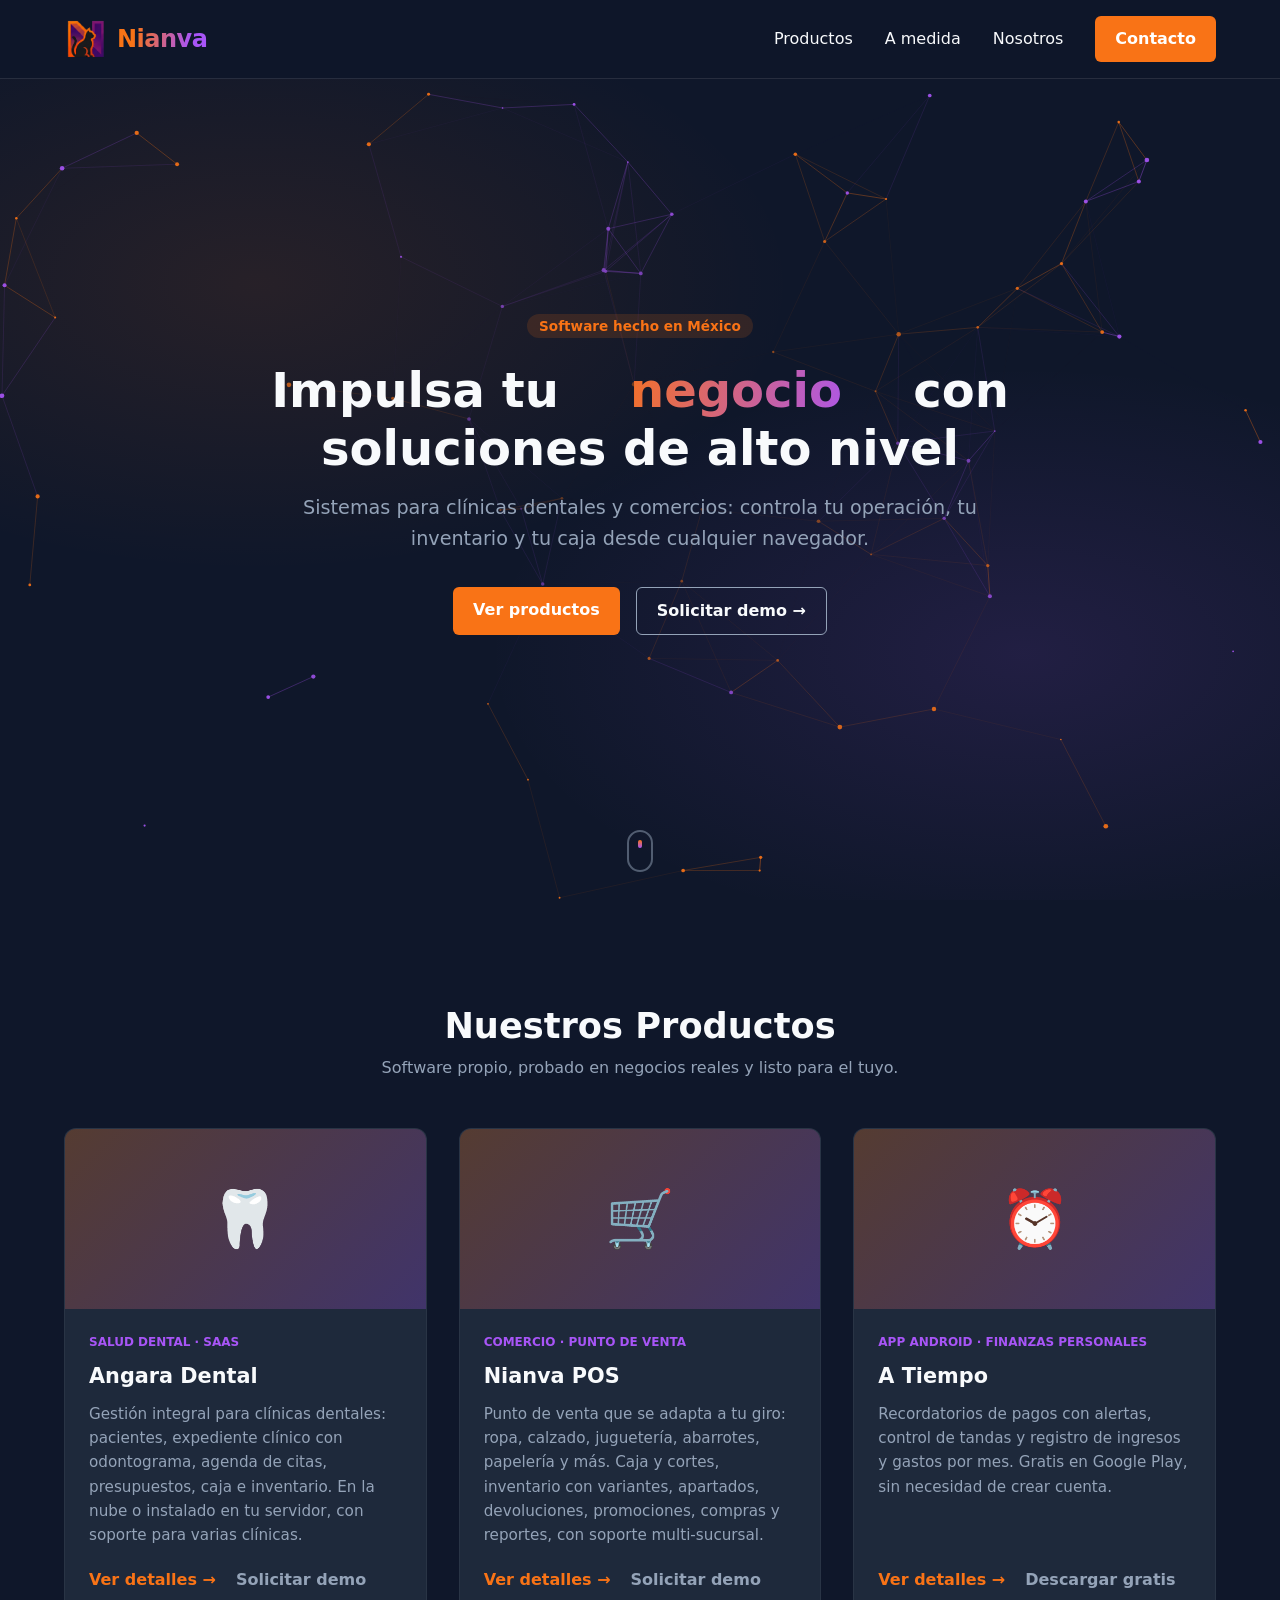
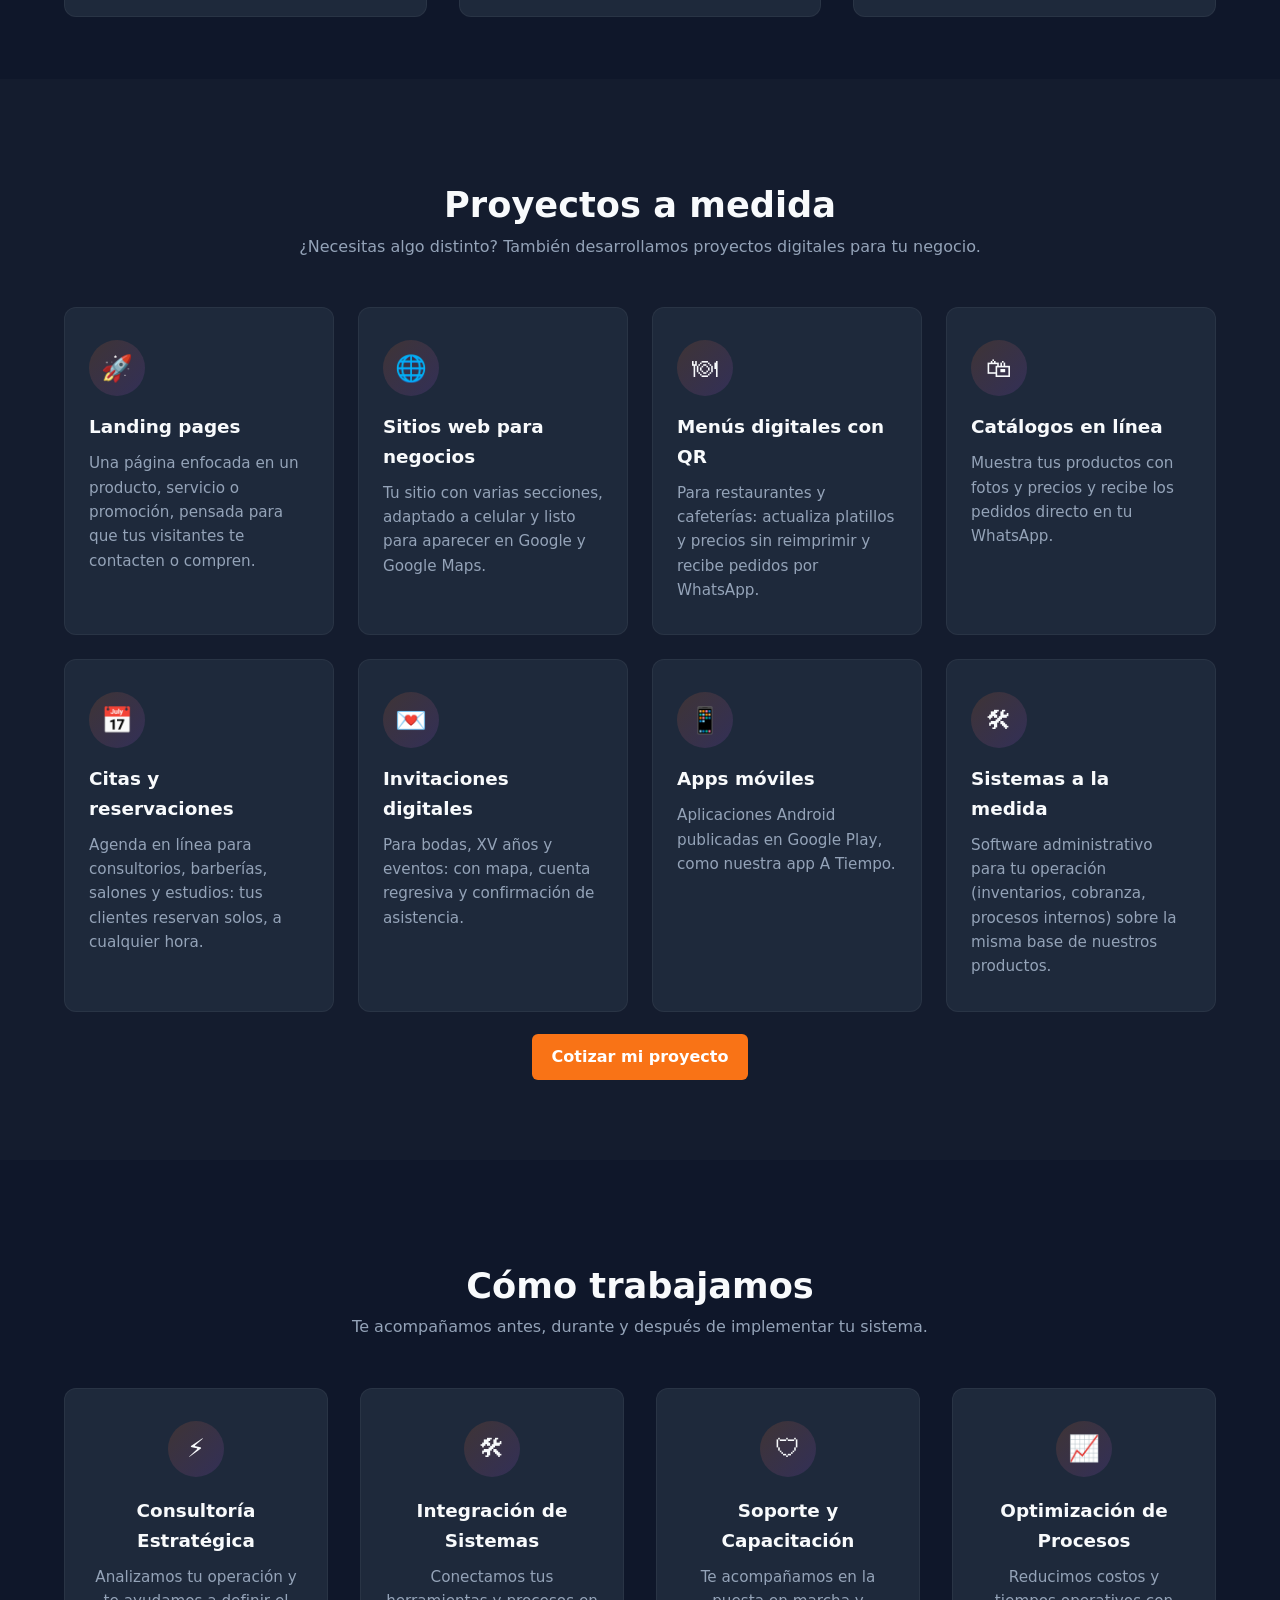
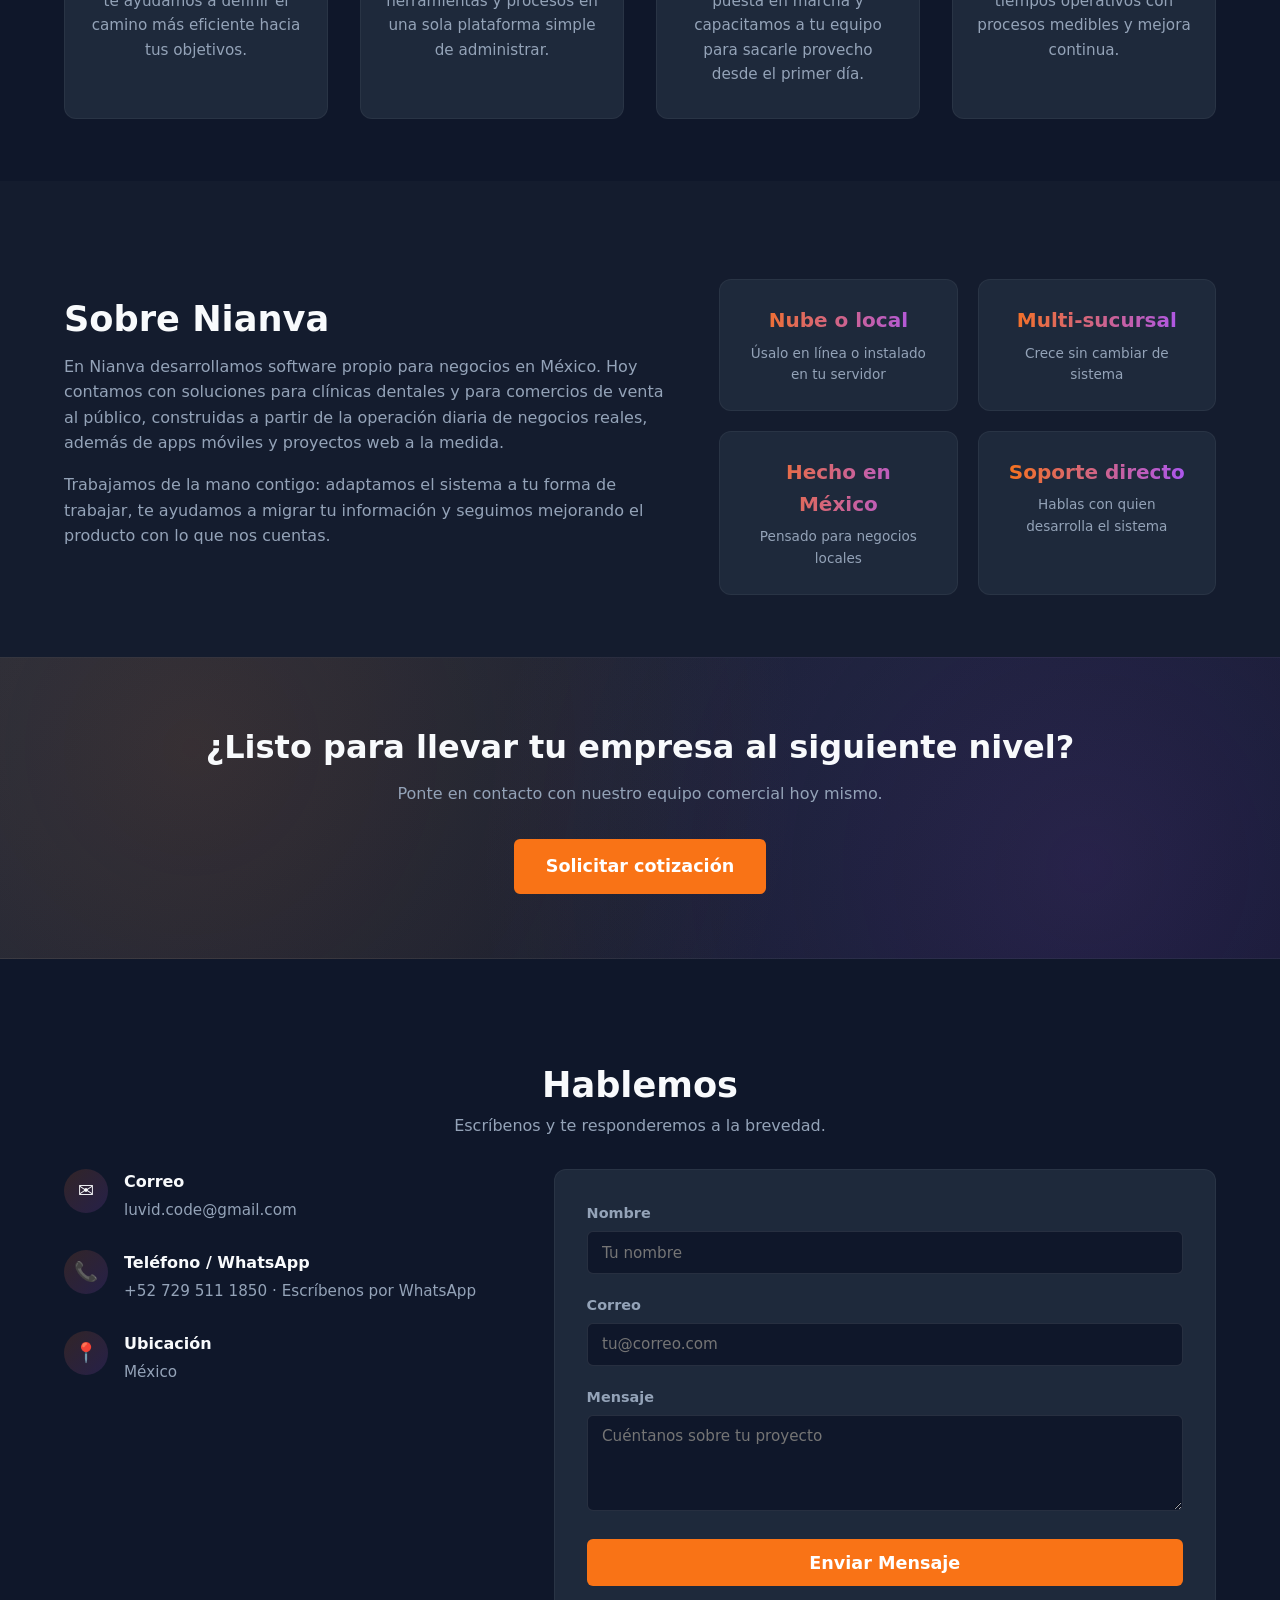
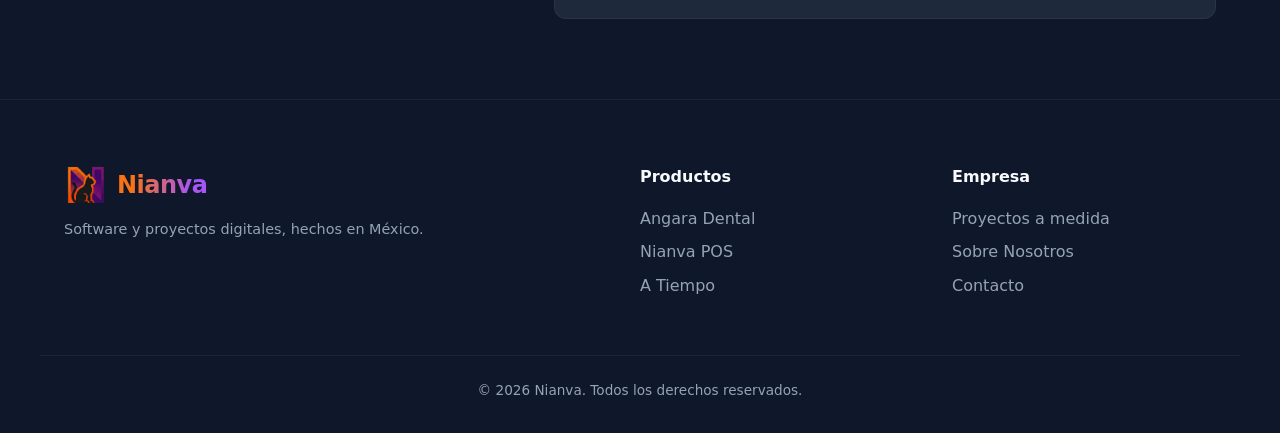
==== commit 63a6c3ba: "Publica backend de formularios (aún sin conectar) Restaura src/worker.js (POST /api/contacto → Resen" ====
--- a/public/index.html
+++ b/public/index.html
@@ -305,26 +305,21 @@
           </div>
         </div>
 
-        <form class="contact-form" id="contactForm" data-origen="contacto" novalidate>
+        <form class="contact-form" id="contactForm" novalidate>
           <div class="form-group">
             <label for="name">Nombre</label>
-            <input type="text" id="name" name="nombre" placeholder="Tu nombre" autocomplete="name" maxlength="100" required>
+            <input type="text" id="name" name="name" placeholder="Tu nombre" required>
           </div>
           <div class="form-group">
             <label for="email">Correo</label>
-            <input type="email" id="email" name="correo" placeholder="tu@correo.com" autocomplete="email" maxlength="200" required>
+            <input type="email" id="email" name="email" placeholder="tu@correo.com" required>
           </div>
           <div class="form-group">
             <label for="message">Mensaje</label>
-            <textarea id="message" name="mensaje" rows="4" placeholder="Cuéntanos sobre tu proyecto" maxlength="3000" required></textarea>
-          </div>
-          <div class="form-trampa" aria-hidden="true">
-            <label for="website">No llenar este campo</label>
-            <input type="text" id="website" name="website" tabindex="-1" autocomplete="off">
+            <textarea id="message" name="message" rows="4" placeholder="Cuéntanos sobre tu proyecto" required></textarea>
           </div>
           <button type="submit" class="btn btn-primary btn-large form-submit">Enviar Mensaje</button>
-          <p class="form-success" id="formSuccess" role="status">¡Gracias! Tu mensaje fue recibido, te contactaremos pronto.</p>
-          <p class="form-error" role="alert" hidden></p>
+          <p class="form-success" id="formSuccess">¡Gracias! Tu mensaje fue recibido, te contactaremos pronto.</p>
         </form>
       </div>
     </div>
--- a/public/styles.css
+++ b/public/styles.css
@@ -739,32 +739,6 @@
 
 .form-success.visible {
   display: block;
-}
-
-.form-error {
-  margin-top: 1rem;
-  padding: 0.75rem 1rem;
-  border: 1px solid rgba(248, 113, 113, 0.35);
-  border-radius: var(--radius-sm);
-  background-color: rgba(248, 113, 113, 0.1);
-  color: #fca5a5;
-  font-size: 0.9rem;
-  text-align: center;
-}
-
-.form-error a {
-  color: var(--text-main);
-  font-weight: 600;
-  text-decoration: underline;
-}
-
-/* Campo trampa anti-spam: invisible para personas, los bots lo llenan */
-.form-trampa {
-  position: absolute;
-  left: -10000px;
-  width: 1px;
-  height: 1px;
-  overflow: hidden;
 }
 
 /* ==========================================================================
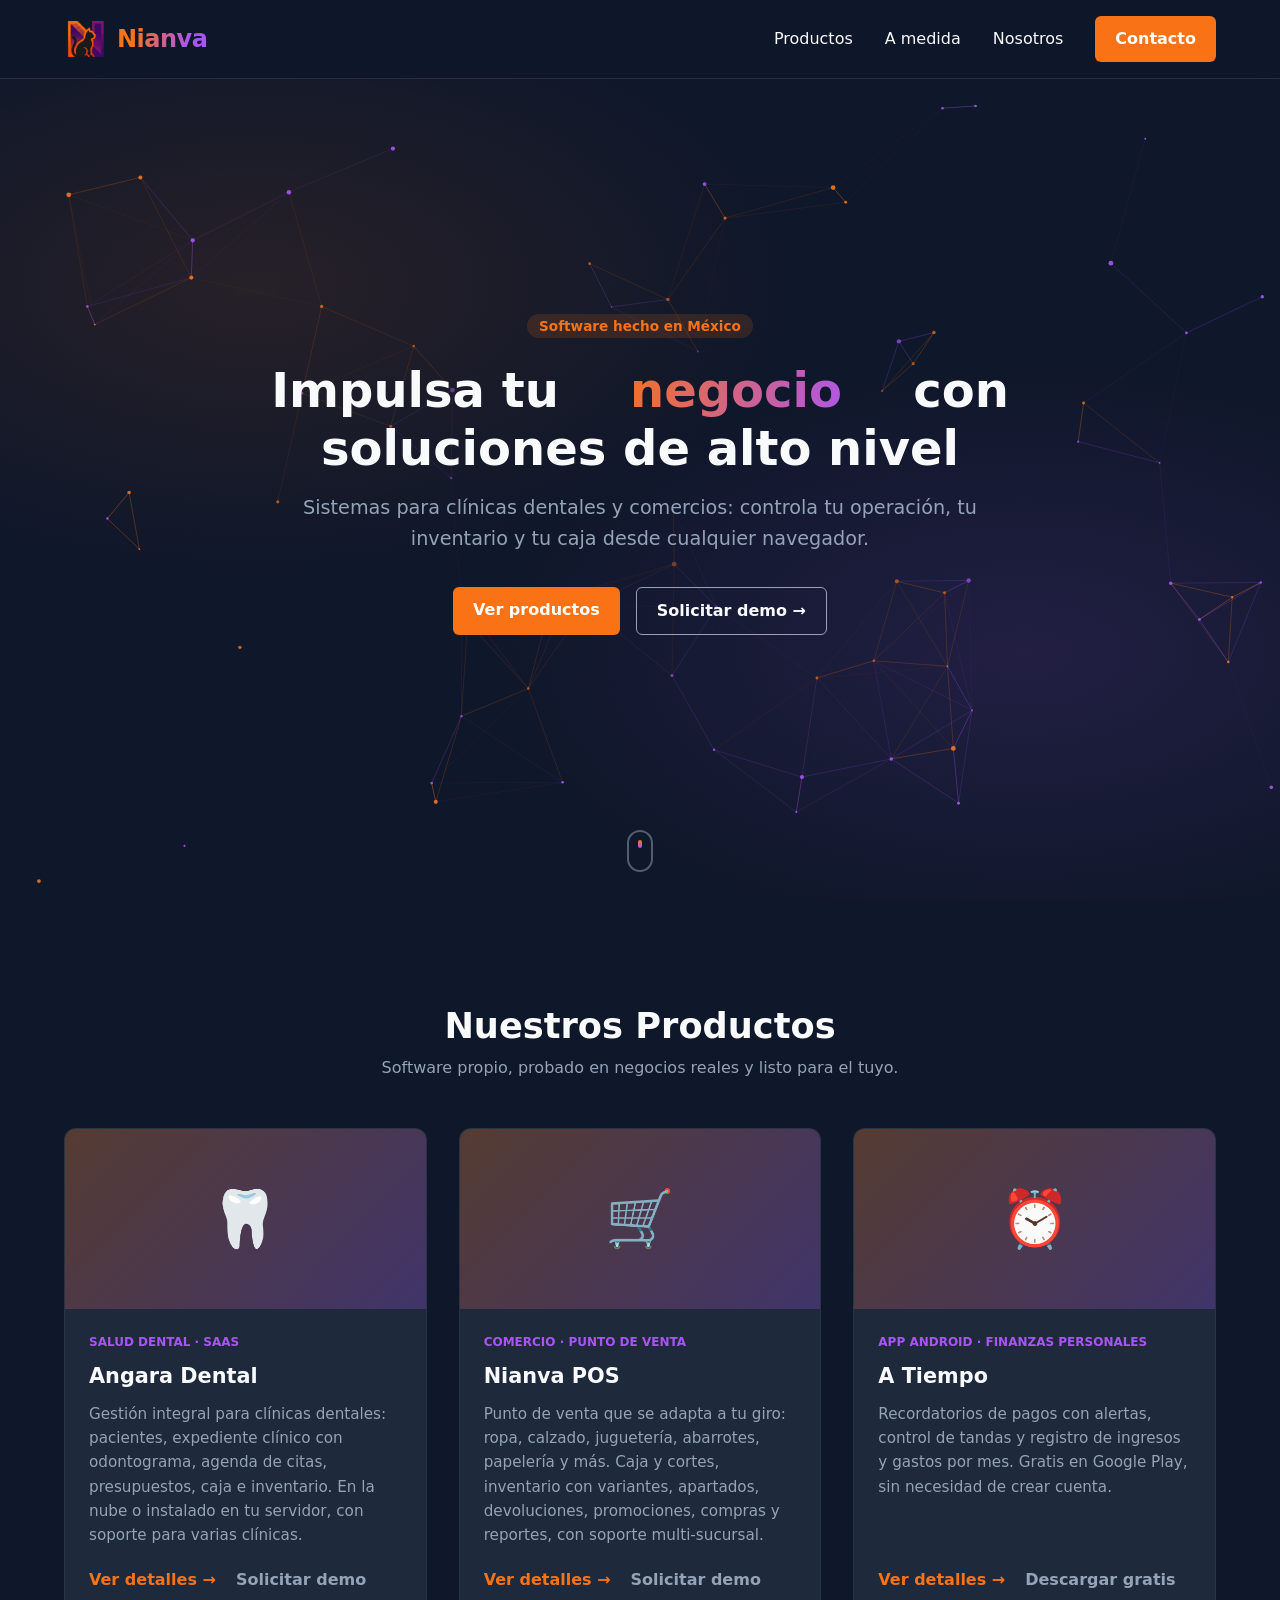
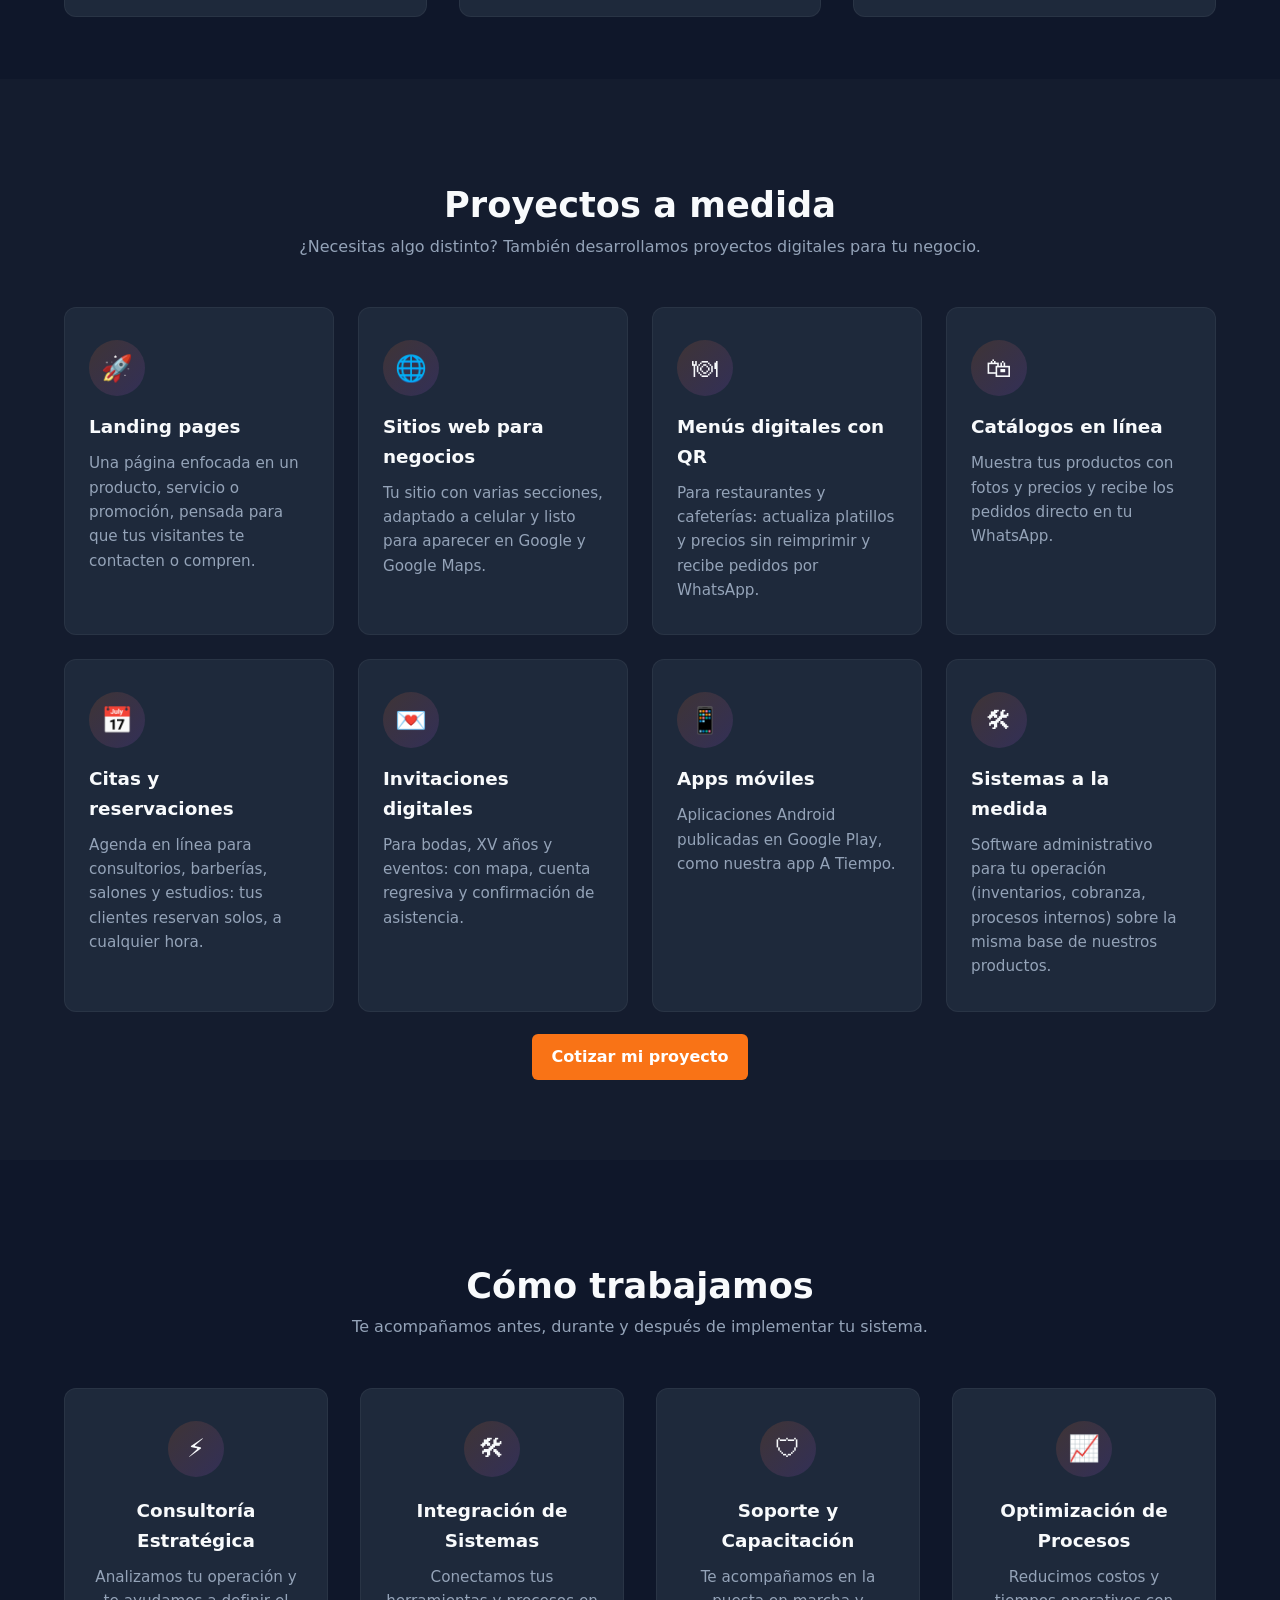
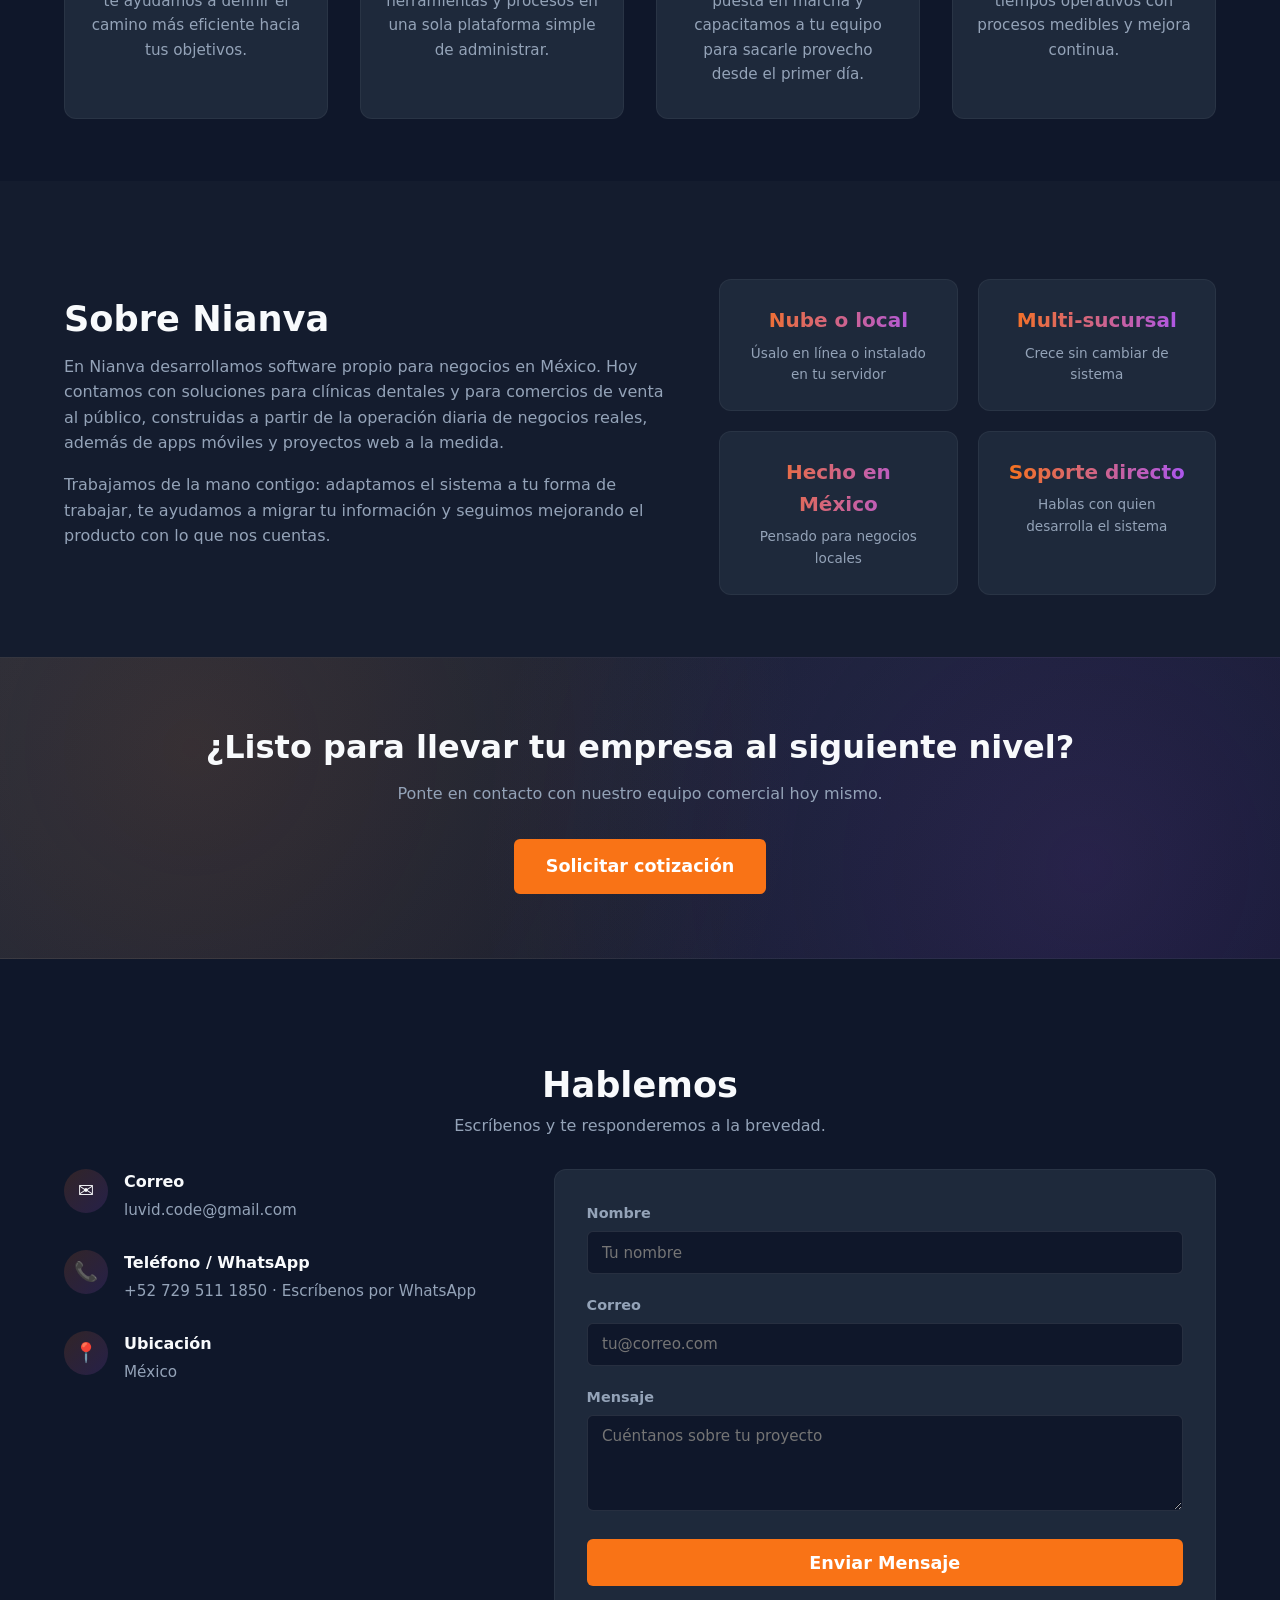
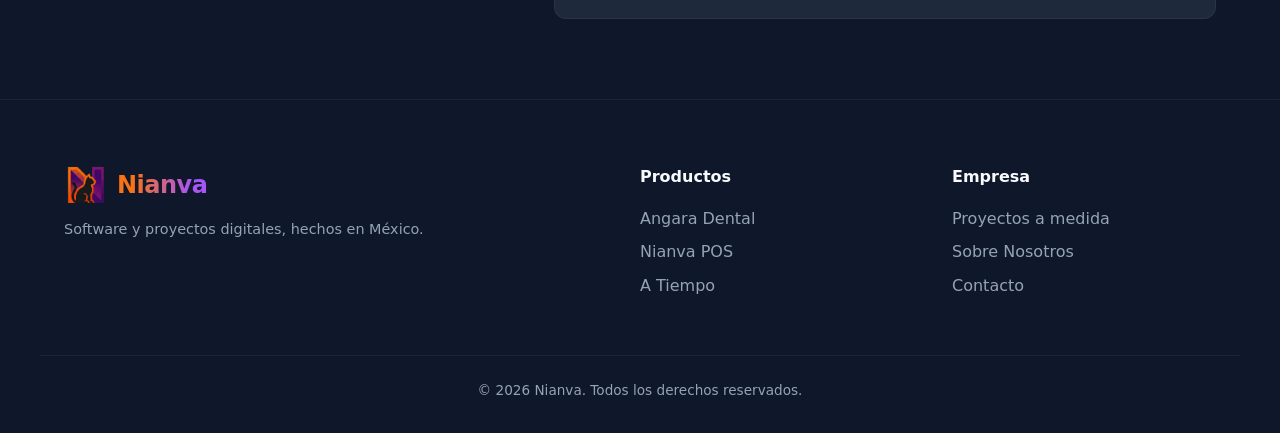
==== commit 4e8ddd1e: "Conecta los formularios al backend de contacto - Formularios de contacto y cotización envían a /api/" ====
--- a/public/index.html
+++ b/public/index.html
@@ -305,21 +305,26 @@
           </div>
         </div>
 
-        <form class="contact-form" id="contactForm" novalidate>
+        <form class="contact-form" id="contactForm" data-origen="contacto" novalidate>
           <div class="form-group">
             <label for="name">Nombre</label>
-            <input type="text" id="name" name="name" placeholder="Tu nombre" required>
+            <input type="text" id="name" name="nombre" placeholder="Tu nombre" autocomplete="name" maxlength="100" required>
           </div>
           <div class="form-group">
             <label for="email">Correo</label>
-            <input type="email" id="email" name="email" placeholder="tu@correo.com" required>
+            <input type="email" id="email" name="correo" placeholder="tu@correo.com" autocomplete="email" maxlength="200" required>
           </div>
           <div class="form-group">
             <label for="message">Mensaje</label>
-            <textarea id="message" name="message" rows="4" placeholder="Cuéntanos sobre tu proyecto" required></textarea>
+            <textarea id="message" name="mensaje" rows="4" placeholder="Cuéntanos sobre tu proyecto" maxlength="3000" required></textarea>
+          </div>
+          <div class="form-trampa" aria-hidden="true">
+            <label for="website">No llenar este campo</label>
+            <input type="text" id="website" name="website" tabindex="-1" autocomplete="off">
           </div>
           <button type="submit" class="btn btn-primary btn-large form-submit">Enviar Mensaje</button>
-          <p class="form-success" id="formSuccess">¡Gracias! Tu mensaje fue recibido, te contactaremos pronto.</p>
+          <p class="form-success" id="formSuccess" role="status">¡Gracias! Tu mensaje fue recibido, te contactaremos pronto.</p>
+          <p class="form-error" role="alert" hidden></p>
         </form>
       </div>
     </div>
--- a/public/styles.css
+++ b/public/styles.css
@@ -739,6 +739,32 @@
 
 .form-success.visible {
   display: block;
+}
+
+.form-error {
+  margin-top: 1rem;
+  padding: 0.75rem 1rem;
+  border: 1px solid rgba(248, 113, 113, 0.35);
+  border-radius: var(--radius-sm);
+  background-color: rgba(248, 113, 113, 0.1);
+  color: #fca5a5;
+  font-size: 0.9rem;
+  text-align: center;
+}
+
+.form-error a {
+  color: var(--text-main);
+  font-weight: 600;
+  text-decoration: underline;
+}
+
+/* Campo trampa anti-spam: invisible para personas, los bots lo llenan */
+.form-trampa {
+  position: absolute;
+  left: -10000px;
+  width: 1px;
+  height: 1px;
+  overflow: hidden;
 }
 
 /* ==========================================================================
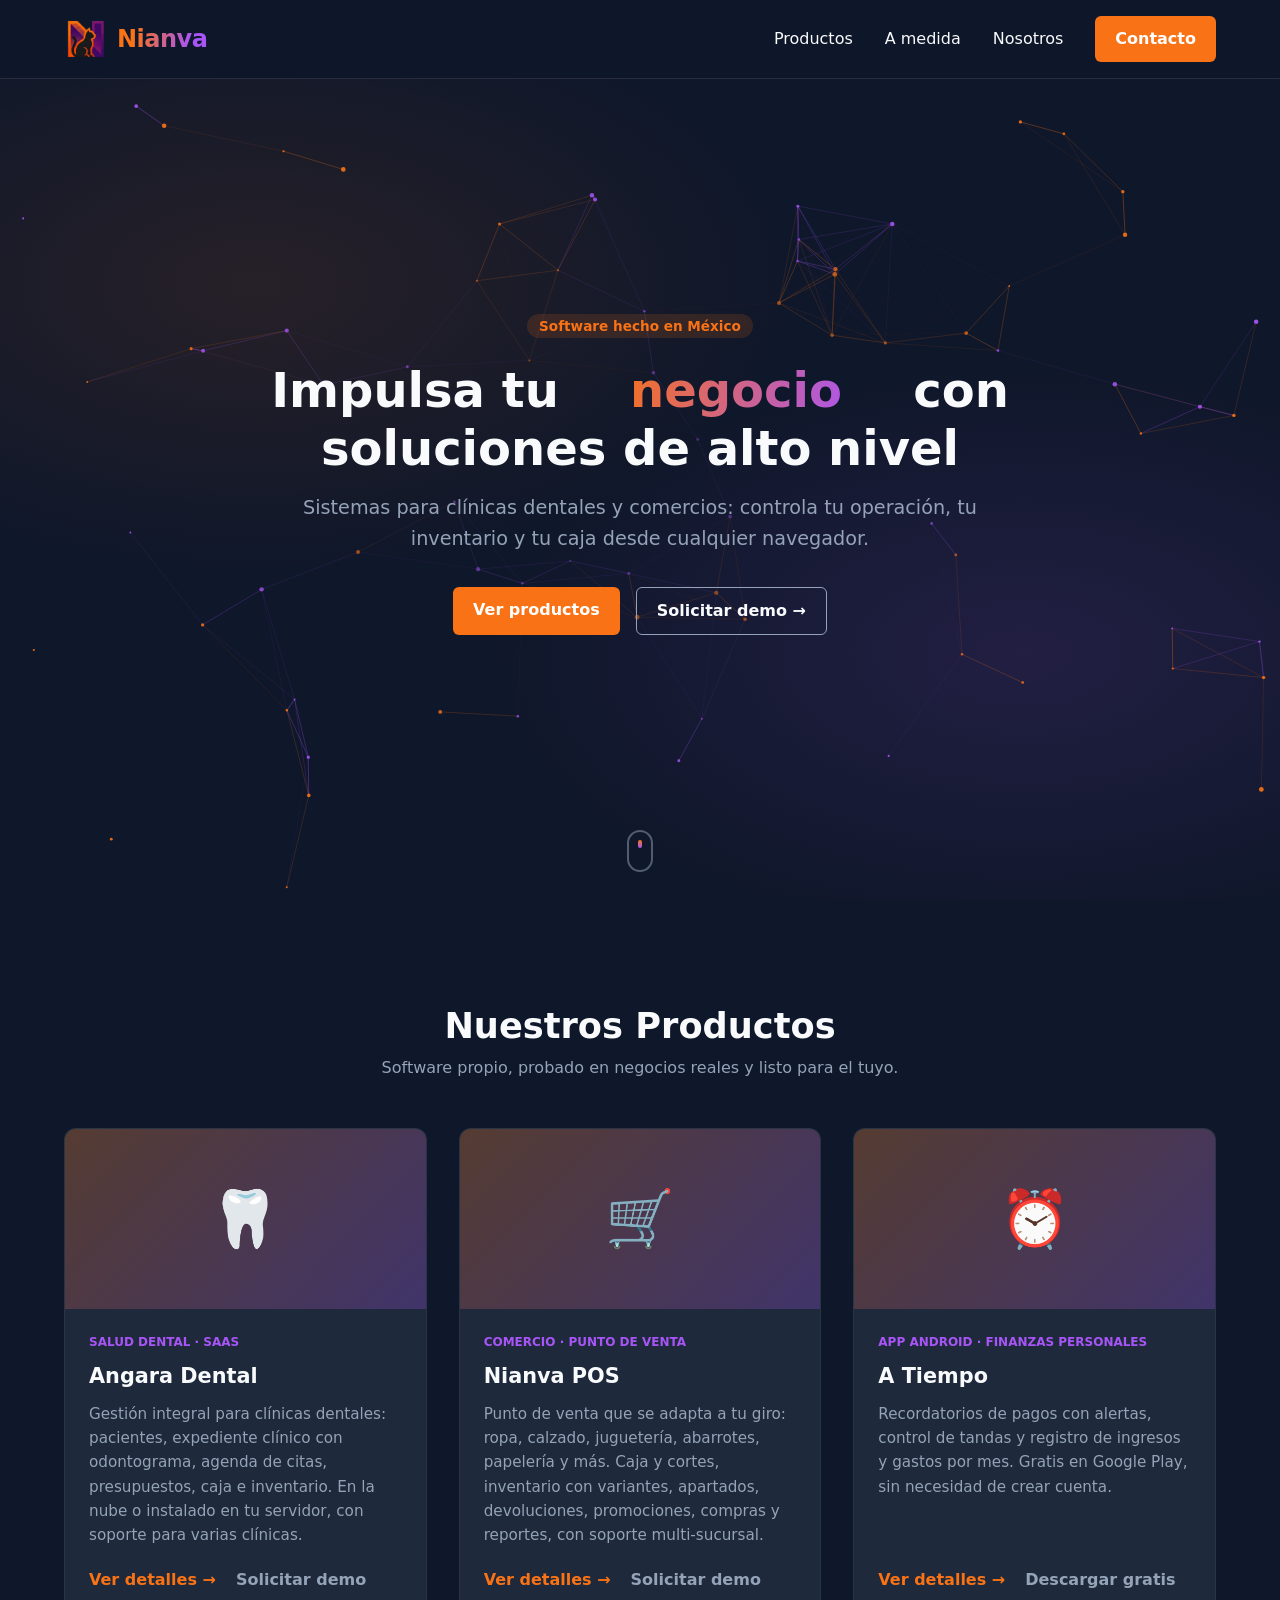
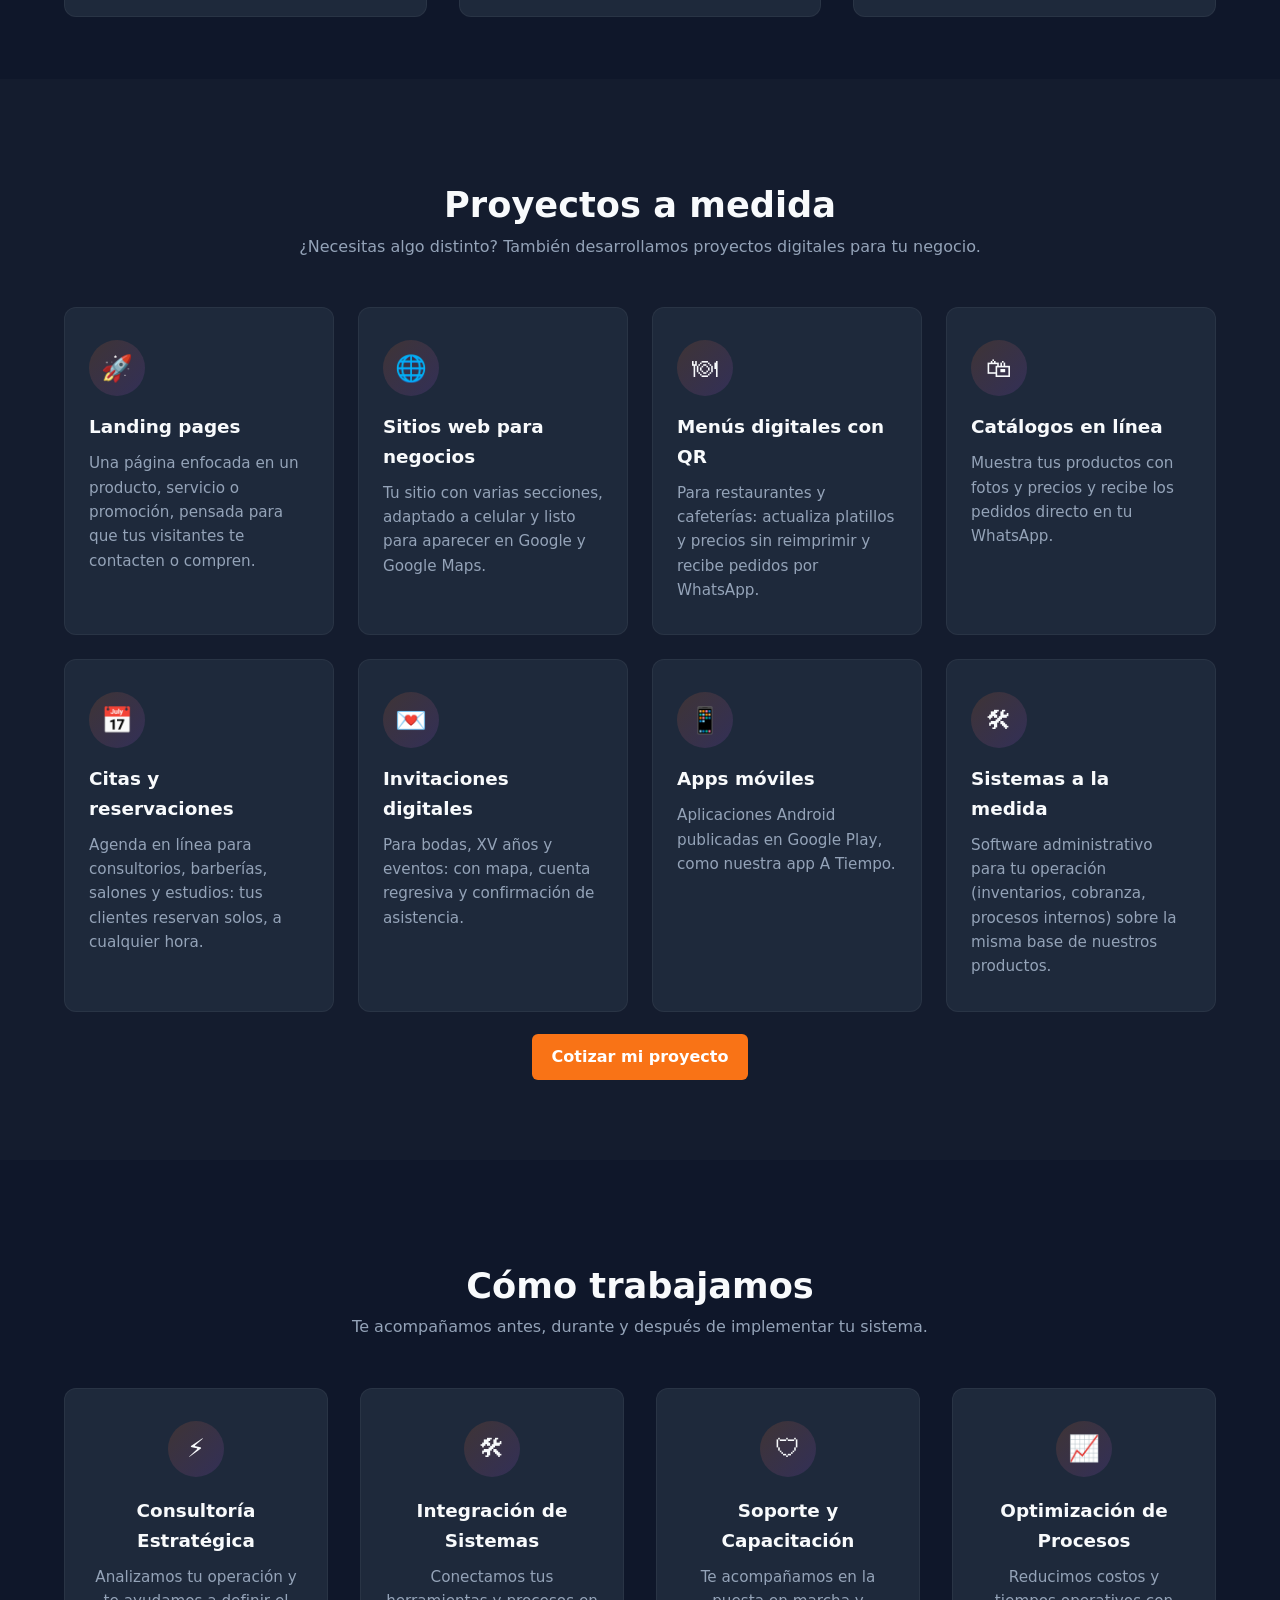
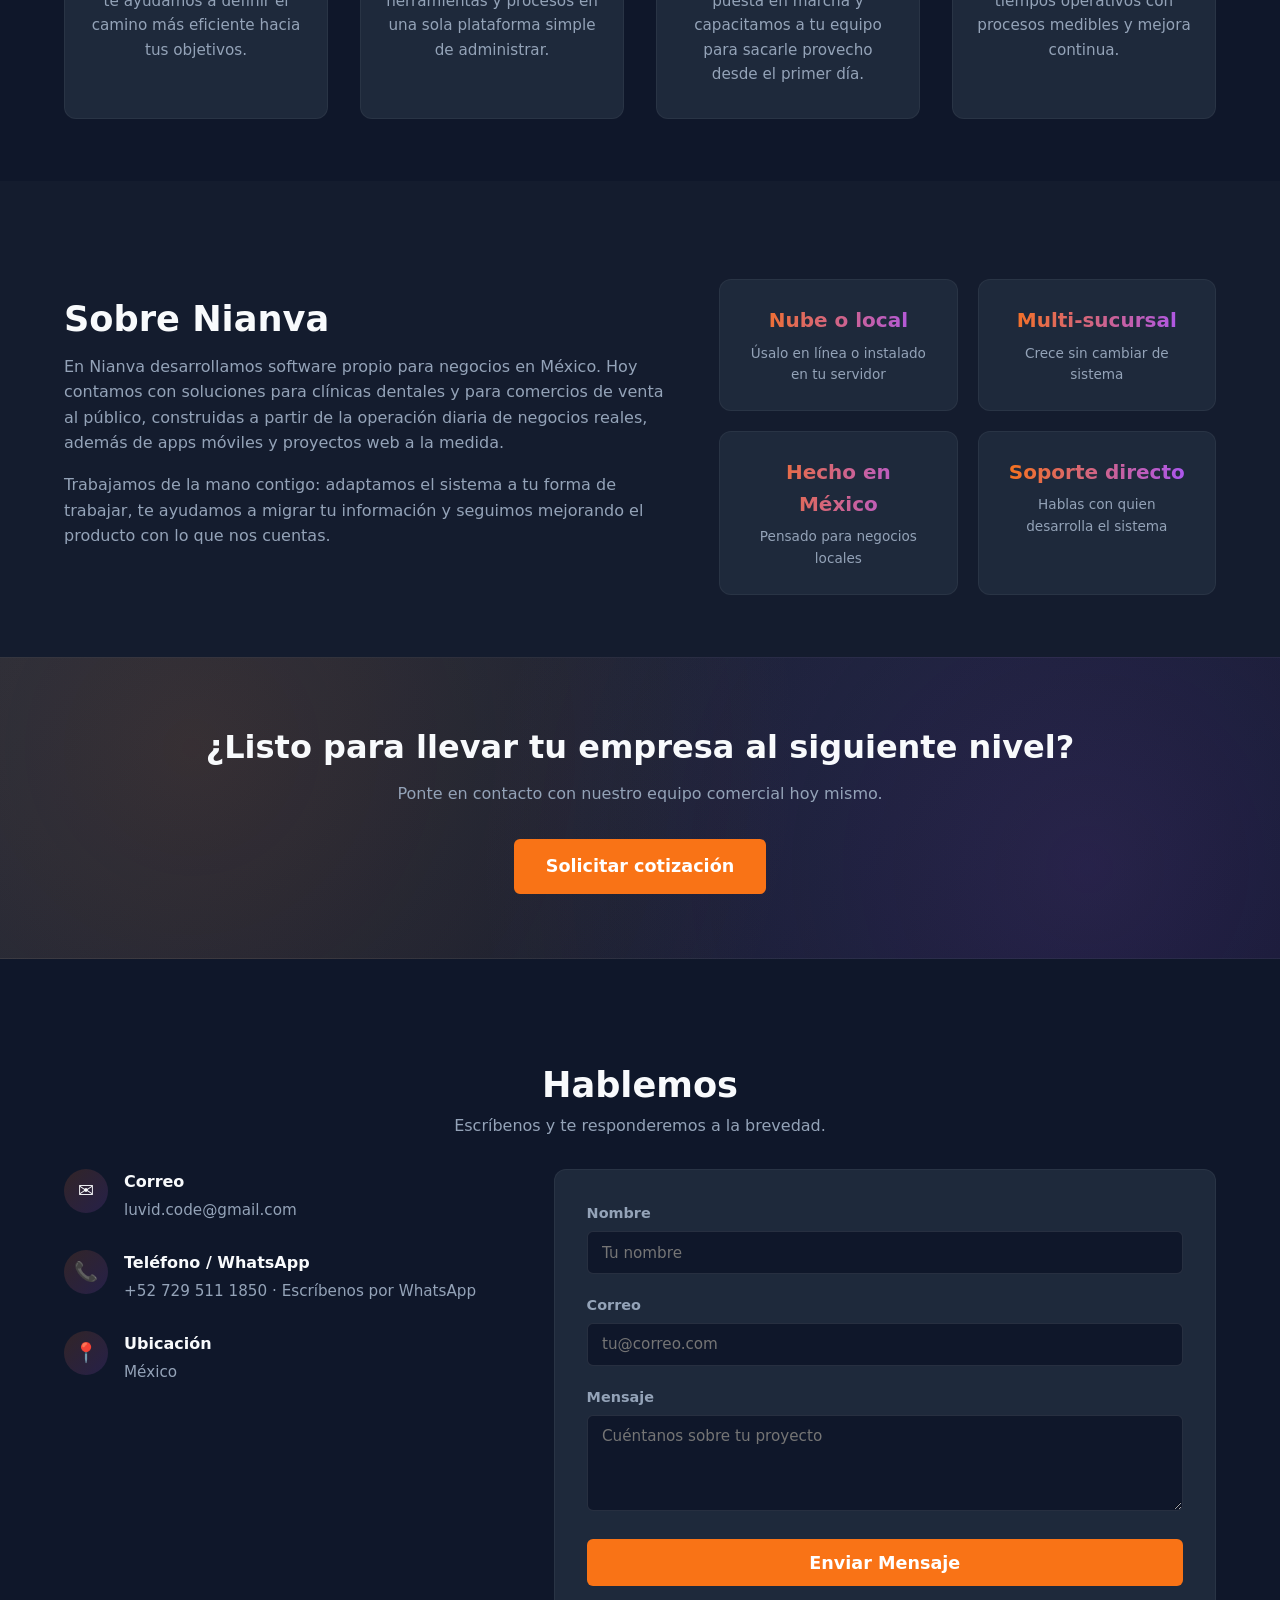
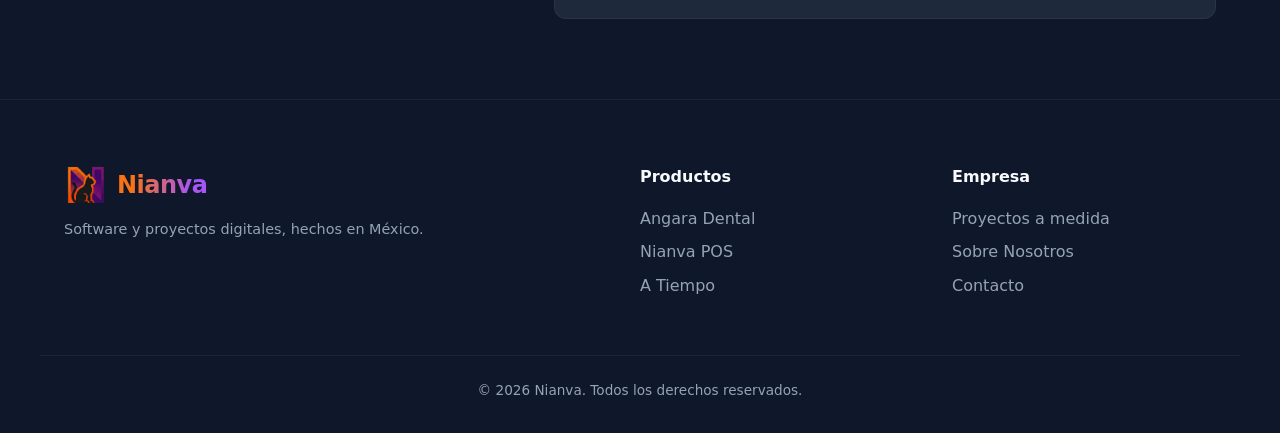
==== commit 3b33c380: "feat: renombrar página Nianva POS → Nianva POS Ropa - nianva-pos.html → nianva-pos-ropa.html (nomenc" ====
--- a/public/index.html
+++ b/public/index.html
@@ -96,7 +96,7 @@
               y más. Caja y cortes, inventario con variantes, apartados, devoluciones, promociones,
               compras y reportes, con soporte multi-sucursal.</p>
             <div class="card-actions">
-              <a href="productos/nianva-pos.html" class="card-link">Ver detalles &rarr;</a>
+              <a href="productos/nianva-pos-ropa.html" class="card-link">Ver detalles &rarr;</a>
               <a href="#contacto" class="card-link-muted" data-cotizar="Nianva POS" data-titulo="Solicitar demo de Nianva POS">Solicitar demo</a>
             </div>
           </div>
@@ -344,7 +344,7 @@
         <h4>Productos</h4>
         <ul>
           <li><a href="productos/angara-dental.html">Angara Dental</a></li>
-          <li><a href="productos/nianva-pos.html">Nianva POS</a></li>
+          <li><a href="productos/nianva-pos-ropa.html">Nianva POS</a></li>
           <li><a href="productos/a-tiempo.html">A Tiempo</a></li>
         </ul>
       </div>
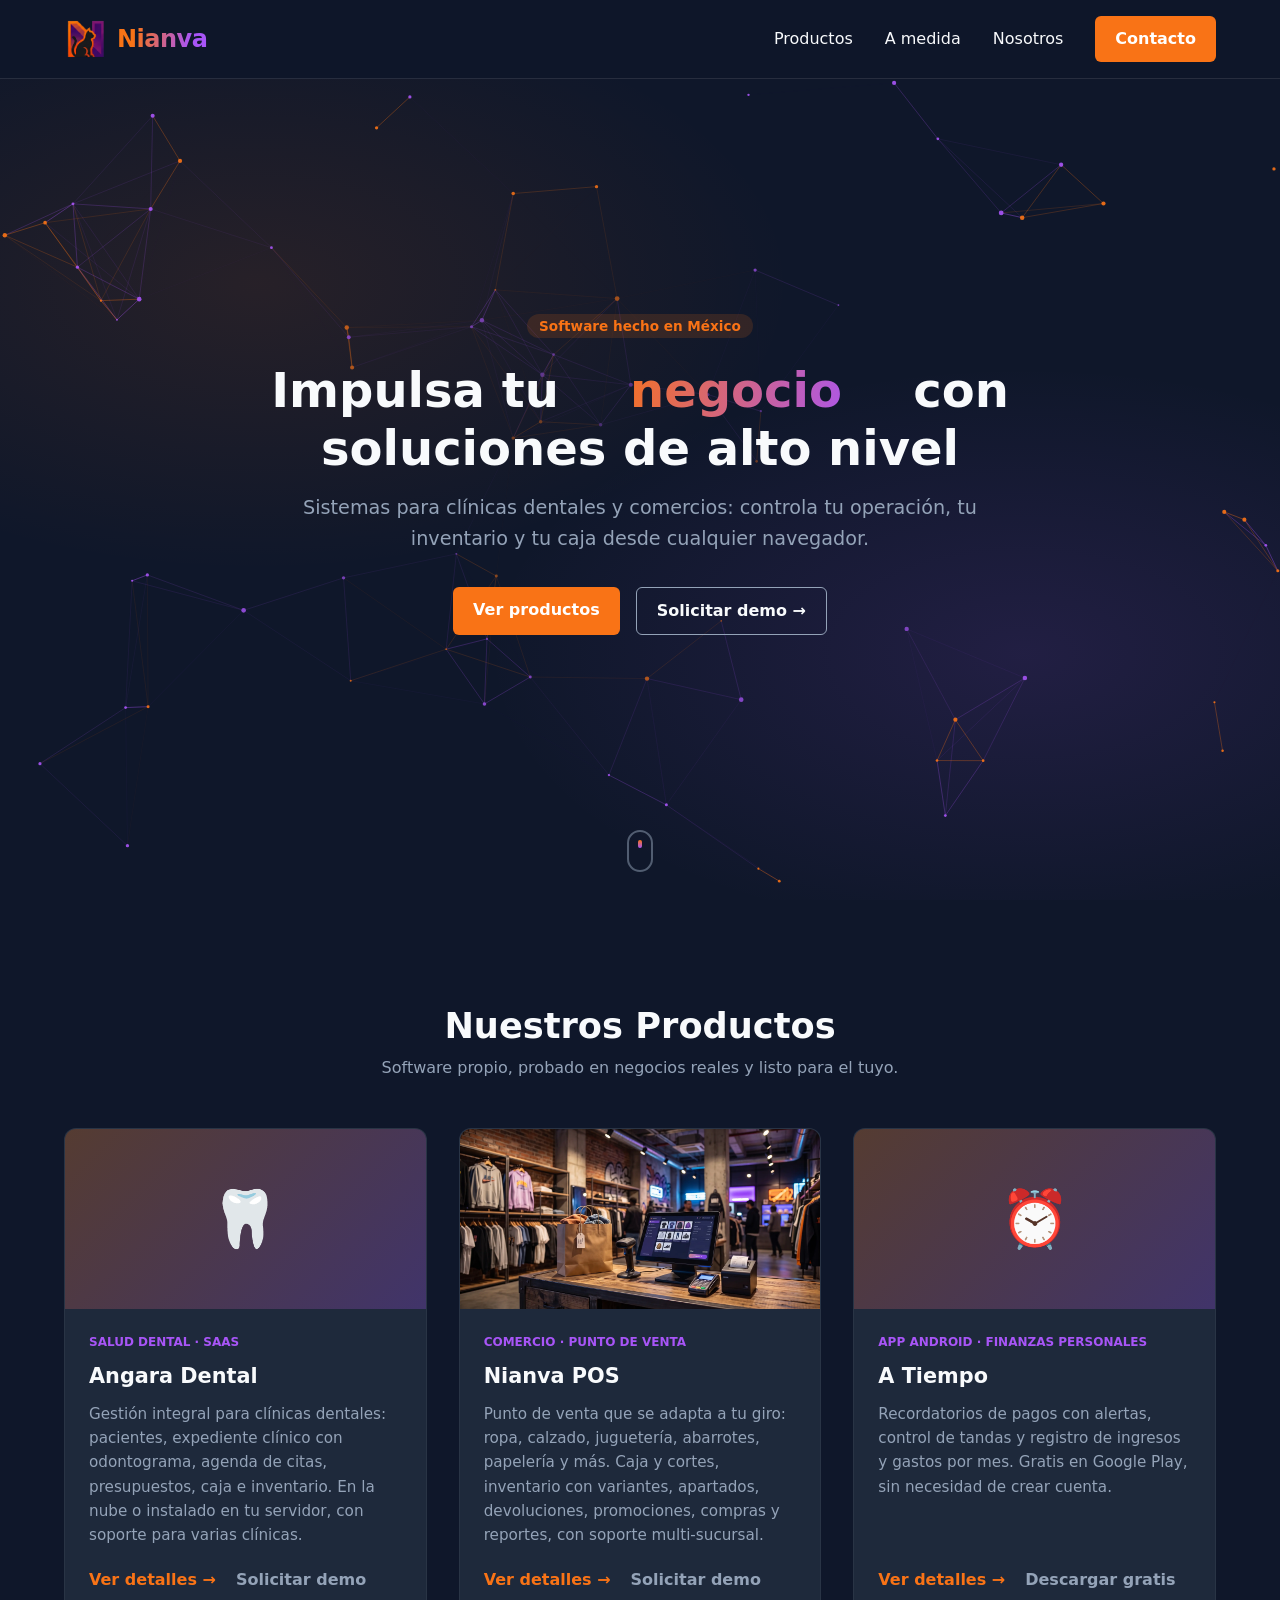
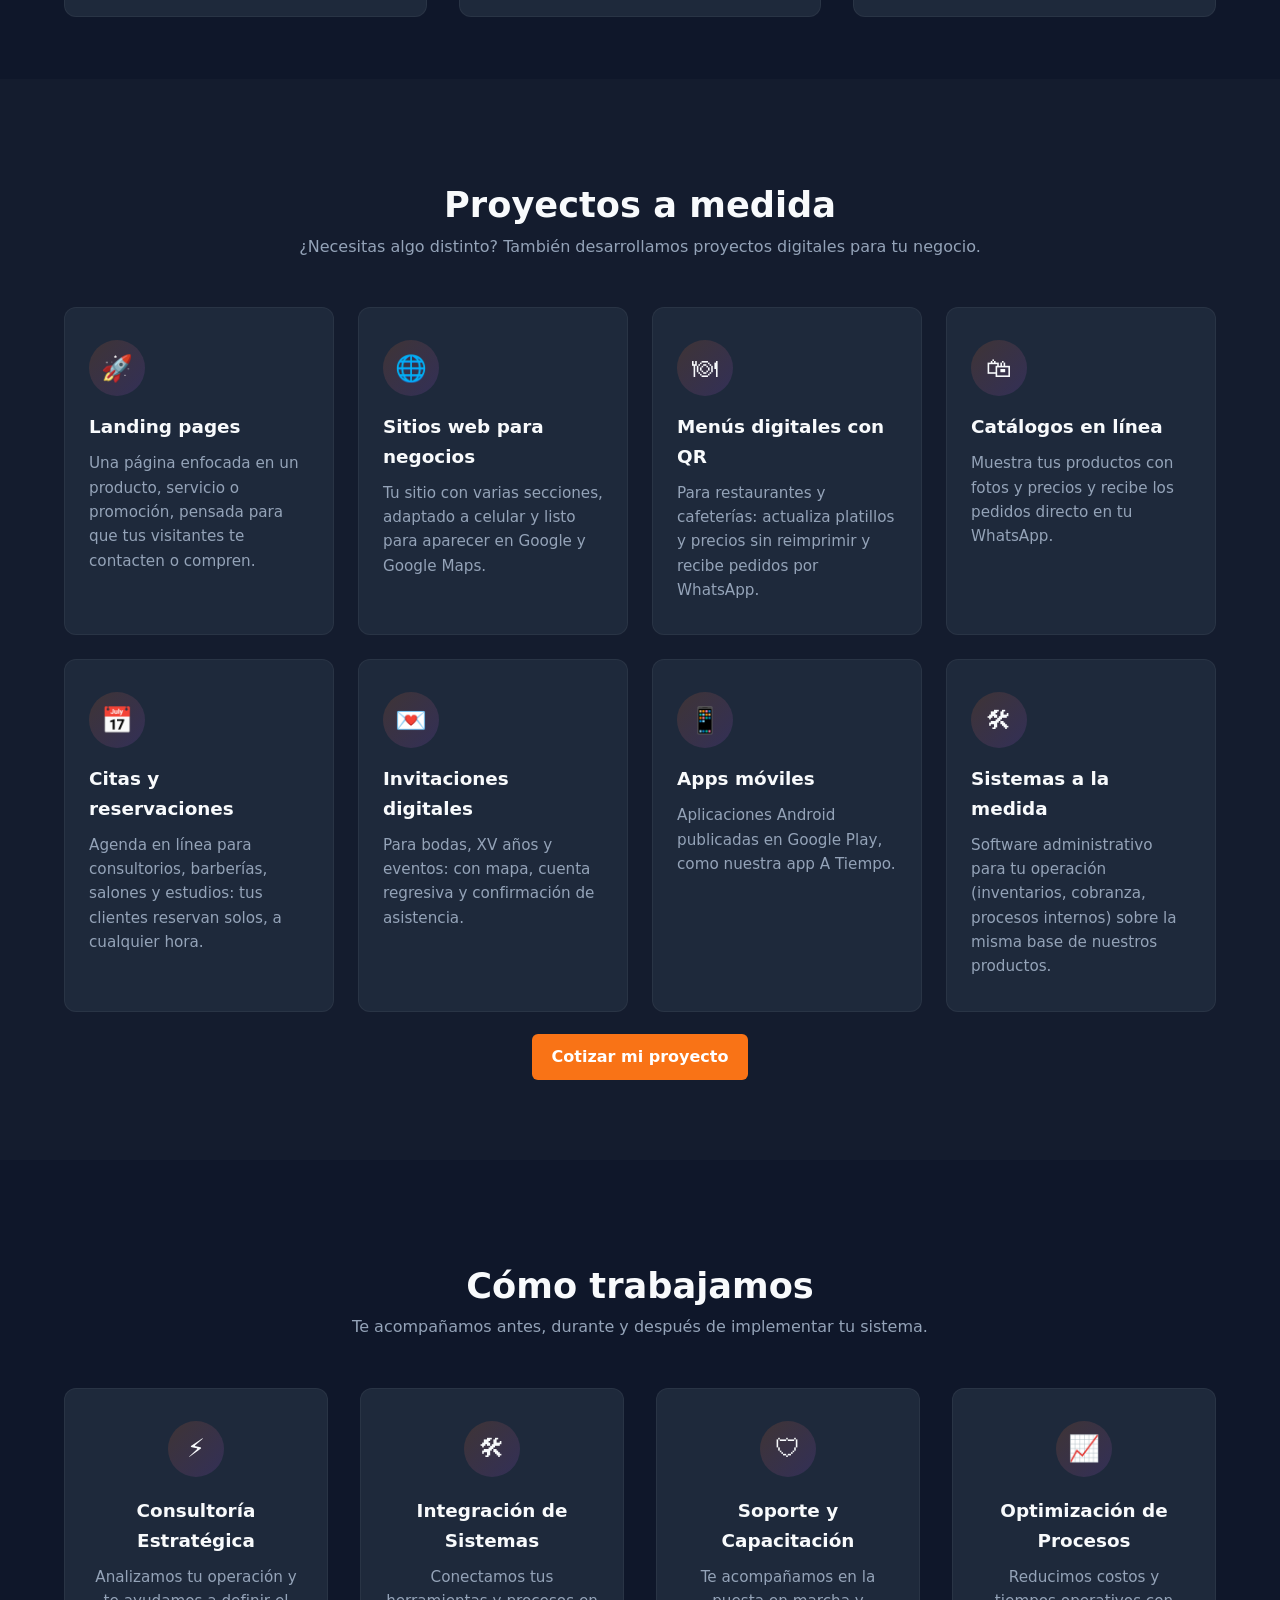
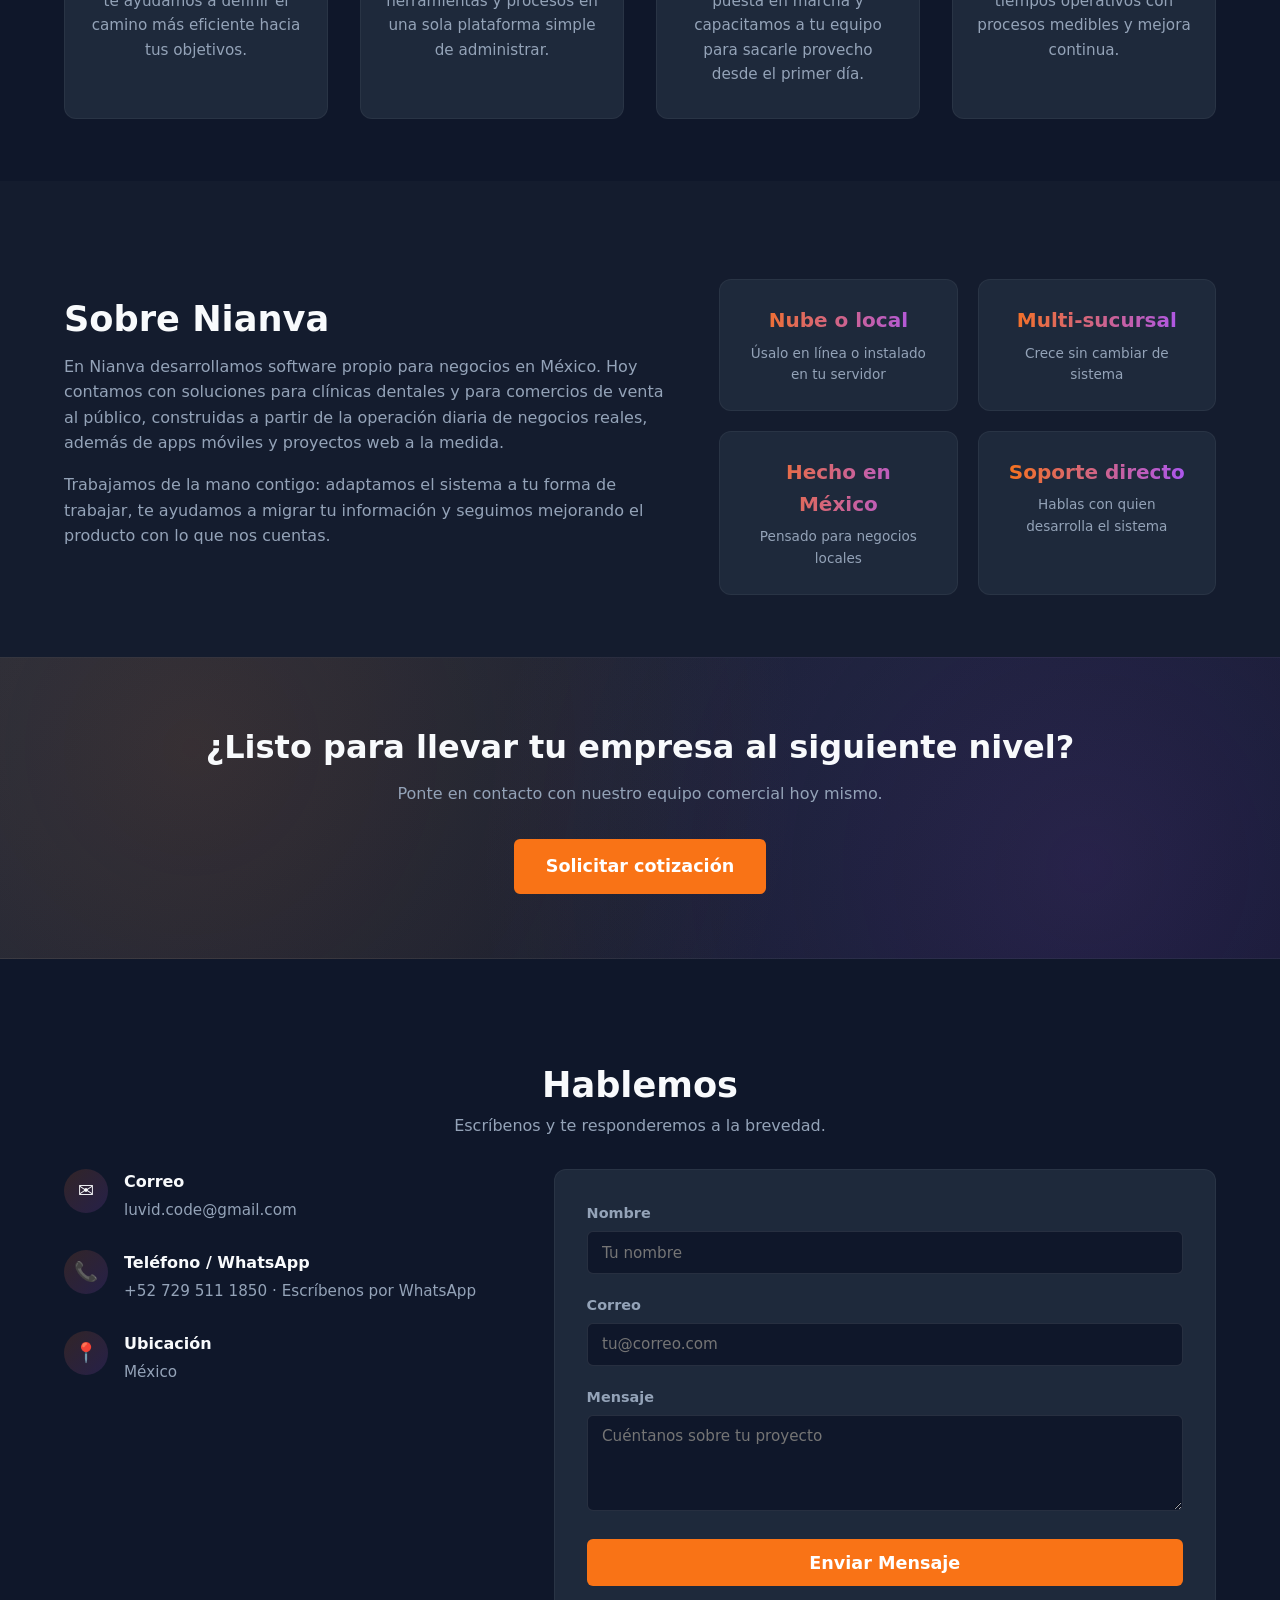
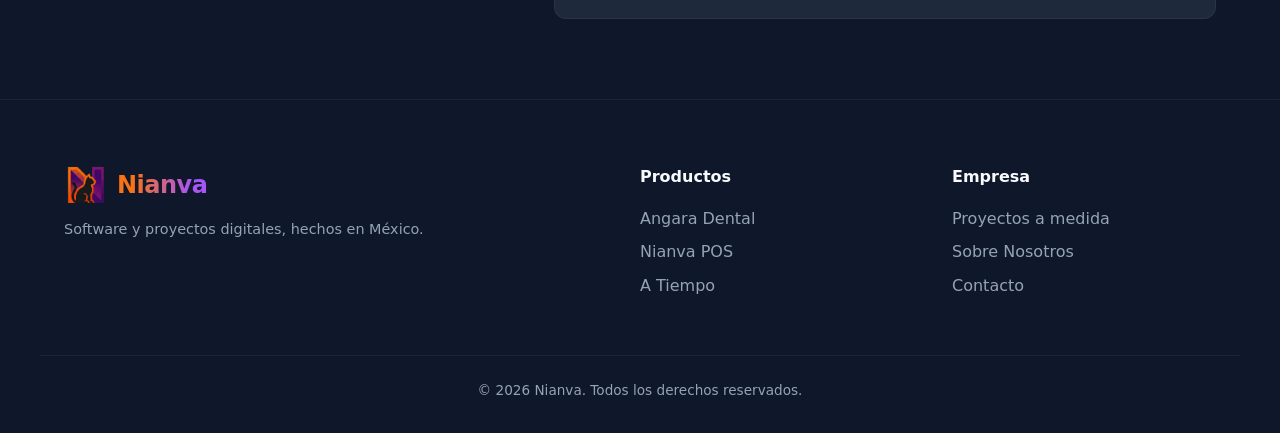
==== commit 749ba1cc: "Foto de tienda en la tarjeta de Nianva POS del index Sustituye el emoji del carrito por la foto del " ====
--- a/public/index.html
+++ b/public/index.html
@@ -88,7 +88,10 @@
 
         <!-- Nianva POS -->
         <article class="card reveal">
-          <div class="card-image card-visual" aria-hidden="true">&#128722;</div>
+          <div class="card-image card-photo">
+            <img src="assets/nianva-pos-ropa/05_bakground_tienda.webp" width="2752" height="1536" loading="lazy"
+                 alt="Mostrador de una tienda de ropa con Nianva POS en pantalla, lector de código de barras, terminal de pago e impresora de tickets">
+          </div>
           <div class="card-body">
             <span class="card-tag">Comercio &middot; Punto de venta</span>
             <h3>Nianva POS</h3>
--- a/public/styles.css
+++ b/public/styles.css
@@ -446,6 +446,23 @@
 .card-visual {
   font-size: 3.5rem;
   background: linear-gradient(135deg, rgba(249, 115, 22, 0.25), rgba(168, 85, 247, 0.25));
+}
+
+/* Variante con foto real: llena el área de la tarjeta enfocando el mostrador (lado derecho de la foto) */
+.card-photo {
+  overflow: hidden;
+}
+
+.card-photo img {
+  width: 100%;
+  height: 100%;
+  object-fit: cover;
+  object-position: 68% center;
+  transition: transform 0.4s ease;
+}
+
+.card:hover .card-photo img {
+  transform: scale(1.05);
 }
 
 .card-body {
@@ -892,6 +909,114 @@
   background-color: rgba(255, 255, 255, 0.02);
 }
 
+/* Variante del encabezado con foto de fondo (.product-cover + img.cover-img).
+   Degradado oscuro a la izquierda para leer el texto y transparente a la derecha para lucir la foto. */
+.product-cover {
+  position: relative;
+  isolation: isolate;
+  overflow: hidden;
+  display: flex;
+  align-items: center;
+  min-height: calc(100vh - var(--nav-h));
+  min-height: calc(100svh - var(--nav-h));
+  padding: 3rem 0 4rem;
+}
+
+.cover-img {
+  position: absolute;
+  inset: 0;
+  z-index: -2;
+  width: 100%;
+  height: 100%;
+  object-fit: cover;
+  object-position: 70% center;
+}
+
+.product-cover::before {
+  content: "";
+  position: absolute;
+  inset: 0;
+  z-index: -1;
+  background:
+    linear-gradient(to bottom, transparent 75%, var(--bg-primary) 100%),
+    linear-gradient(90deg,
+      rgba(15, 23, 42, 0.97) 0%,
+      rgba(15, 23, 42, 0.9) 35%,
+      rgba(15, 23, 42, 0.55) 60%,
+      rgba(15, 23, 42, 0.15) 100%);
+}
+
+.cover-content {
+  width: 100%;
+}
+
+.cover-content > * {
+  max-width: 620px;
+}
+
+.product-cover .product-badges {
+  margin-bottom: 1.25rem;
+}
+
+.cover-eyebrow {
+  margin-bottom: 0.4rem;
+  color: var(--accent-color);
+  font-size: 0.85rem;
+  font-weight: 700;
+  letter-spacing: 0.08em;
+  text-transform: uppercase;
+}
+
+.product-cover h1 {
+  font-size: 3.2rem;
+  line-height: 1.1;
+  margin-bottom: 1rem;
+}
+
+.product-cover .product-tagline {
+  color: #cbd5e1;
+}
+
+.cover-points {
+  list-style: none;
+  margin-top: 1.5rem;
+  display: grid;
+  gap: 0.7rem;
+}
+
+.cover-points li {
+  position: relative;
+  padding-left: 2rem;
+  color: #cbd5e1;
+}
+
+.cover-points li strong {
+  color: var(--text-main);
+}
+
+.cover-points li::before {
+  content: "\2713";
+  position: absolute;
+  left: 0;
+  top: 0.1em;
+  width: 1.35rem;
+  height: 1.35rem;
+  display: flex;
+  align-items: center;
+  justify-content: center;
+  border-radius: 50%;
+  background: linear-gradient(135deg, var(--accent-color), var(--brand-purple));
+  color: #fff;
+  font-size: 0.75rem;
+  font-weight: 700;
+}
+
+.cover-note {
+  margin-top: 1.25rem;
+  color: var(--text-muted);
+  font-size: 0.85rem;
+}
+
 /* Ficha técnica */
 .spec-table {
   max-width: 860px;
@@ -1017,6 +1142,200 @@
   color: var(--text-muted);
   font-size: 0.88rem;
 }
+
+/* ==========================================================================
+   GALERÍA DE CAPTURAS (carrusel + vista ampliada; lógica en script.js)
+   Sin JS sigue funcionando: el carrusel se desliza con el dedo / scroll horizontal.
+   ========================================================================== */
+.gallery {
+  position: relative;
+  max-width: 980px;
+  margin: 0 auto;
+}
+
+.gallery-viewport {
+  overflow-x: auto;
+  scroll-snap-type: x mandatory;
+  scroll-behavior: smooth;
+  scrollbar-width: none;
+  border-radius: var(--radius-lg);
+}
+
+.gallery-viewport::-webkit-scrollbar {
+  display: none;
+}
+
+.gallery-viewport:focus-visible {
+  outline: 2px solid var(--brand-purple);
+  outline-offset: 4px;
+}
+
+.gallery-track {
+  display: flex;
+  list-style: none;
+}
+
+.gallery-slide {
+  flex: 0 0 100%;
+  scroll-snap-align: center;
+  padding: 0 0.25rem 0.75rem;
+}
+
+/* Marco tipo ventana de navegador para que se lea como captura del sistema */
+.gallery-frame {
+  display: block;
+  width: 100%;
+  padding: 28px 0 0;
+  border: 1px solid rgba(255, 255, 255, 0.1);
+  border-radius: var(--radius-lg);
+  background-color: var(--bg-card);
+  background-image:
+    radial-gradient(circle at 16px 14px, #f87171 4px, transparent 5px),
+    radial-gradient(circle at 32px 14px, #fbbf24 4px, transparent 5px),
+    radial-gradient(circle at 48px 14px, #34d399 4px, transparent 5px);
+  background-repeat: no-repeat;
+  overflow: hidden;
+  cursor: zoom-in;
+  box-shadow: 0 8px 22px rgba(0, 0, 0, 0.35);
+  transition: var(--transition);
+}
+
+.gallery-frame:hover {
+  border-color: var(--brand-purple);
+}
+
+.gallery-frame img {
+  display: block;
+  width: 100%;
+  height: auto;
+}
+
+.gallery-slide figcaption {
+  max-width: 640px;
+  margin: 1.25rem auto 0;
+  text-align: center;
+  color: var(--text-muted);
+  font-size: 0.95rem;
+}
+
+.gallery-slide figcaption strong {
+  display: block;
+  color: var(--text-main);
+  font-size: 1.1rem;
+  margin-bottom: 0.2rem;
+}
+
+.gallery-nav {
+  position: absolute;
+  top: calc(50% - 3rem);
+  width: 44px;
+  height: 44px;
+  border: 1px solid rgba(255, 255, 255, 0.15);
+  border-radius: 50%;
+  background-color: rgba(15, 23, 42, 0.85);
+  backdrop-filter: blur(6px);
+  color: var(--text-main);
+  font-size: 1.8rem;
+  line-height: 1;
+  cursor: pointer;
+  transition: var(--transition);
+  z-index: 1;
+}
+
+.gallery-nav:hover:not(:disabled) {
+  border-color: var(--accent-color);
+  color: var(--accent-color);
+}
+
+.gallery-nav:disabled {
+  opacity: 0.3;
+  cursor: default;
+}
+
+.gallery-prev { left: -22px; }
+.gallery-next { right: -22px; }
+
+/* Sin JS no hay botones funcionales: se ocultan hasta que script.js marca la galería como lista */
+.gallery:not(.is-ready) .gallery-nav {
+  display: none;
+}
+
+.gallery-dots {
+  display: flex;
+  justify-content: center;
+  gap: 0.5rem;
+  margin-top: 1.25rem;
+}
+
+.gallery-dot {
+  width: 10px;
+  height: 10px;
+  padding: 0;
+  border: none;
+  border-radius: 999px;
+  background-color: rgba(148, 163, 184, 0.35);
+  cursor: pointer;
+  transition: var(--transition);
+}
+
+.gallery-dot[aria-current="true"] {
+  width: 28px;
+  background: linear-gradient(90deg, var(--accent-color), var(--brand-purple));
+}
+
+/* Vista ampliada */
+.lightbox {
+  width: min(1400px, calc(100% - 2rem));
+  max-height: calc(100dvh - 2rem);
+  margin: auto;
+  padding: 0;
+  border: none;
+  background: transparent;
+  color: var(--text-main);
+  overflow: visible;
+}
+
+.lightbox::backdrop {
+  background-color: rgba(2, 6, 23, 0.9);
+  backdrop-filter: blur(4px);
+}
+
+.lightbox[open] {
+  animation: modal-in 0.2s ease-out;
+}
+
+.lightbox img {
+  display: block;
+  width: 100%;
+  max-height: calc(100dvh - 7rem);
+  object-fit: contain;
+  border-radius: var(--radius-sm);
+}
+
+.lightbox-caption {
+  margin-top: 0.75rem;
+  text-align: center;
+  color: var(--text-muted);
+  font-size: 0.95rem;
+}
+
+.lightbox-caption strong {
+  color: var(--text-main);
+}
+
+.lightbox-close {
+  position: absolute;
+  top: -0.5rem;
+  right: -0.5rem;
+  transform: translateY(-100%);
+}
+
+.lightbox .gallery-nav {
+  top: calc(50% - 2.5rem);
+}
+
+.lightbox .gallery-prev { left: 0.75rem; }
+.lightbox .gallery-next { right: 0.75rem; }
 
 /* ==========================================================================
    MODAL DE COTIZACIÓN (se inyecta desde script.js)
@@ -1195,10 +1514,30 @@
 
   .product-header h1 { font-size: 2rem; }
 
+  /* En celular el texto ocupa todo el ancho: la foto se oscurece pareja para que se lea */
+  .product-cover { padding: 2.5rem 0 3rem; }
+  .product-cover h1 { font-size: 2.2rem; }
+  .cover-img { object-position: 78% center; }
+  .product-cover::before {
+    background:
+      linear-gradient(to bottom, transparent 70%, var(--bg-primary) 100%),
+      linear-gradient(rgba(15, 23, 42, 0.86), rgba(15, 23, 42, 0.86));
+  }
+
   .spec-row {
     grid-template-columns: 1fr;
     gap: 0.25rem;
   }
+
+  /* En celular las flechas van sobre la imagen (la deshabilitada se oculta) y la barra de ventana es más delgada */
+  .gallery .gallery-nav:disabled { visibility: hidden; }
+  .gallery-prev { left: 0.5rem; }
+  .gallery-next { right: 0.5rem; }
+  .gallery-nav { width: 38px; height: 38px; font-size: 1.5rem; top: calc(50% - 4rem); }
+  .gallery-frame { padding-top: 18px; background-image:
+    radial-gradient(circle at 12px 9px, #f87171 3px, transparent 4px),
+    radial-gradient(circle at 24px 9px, #fbbf24 3px, transparent 4px),
+    radial-gradient(circle at 36px 9px, #34d399 3px, transparent 4px); }
 
   .nav-toggle {
     display: flex;
